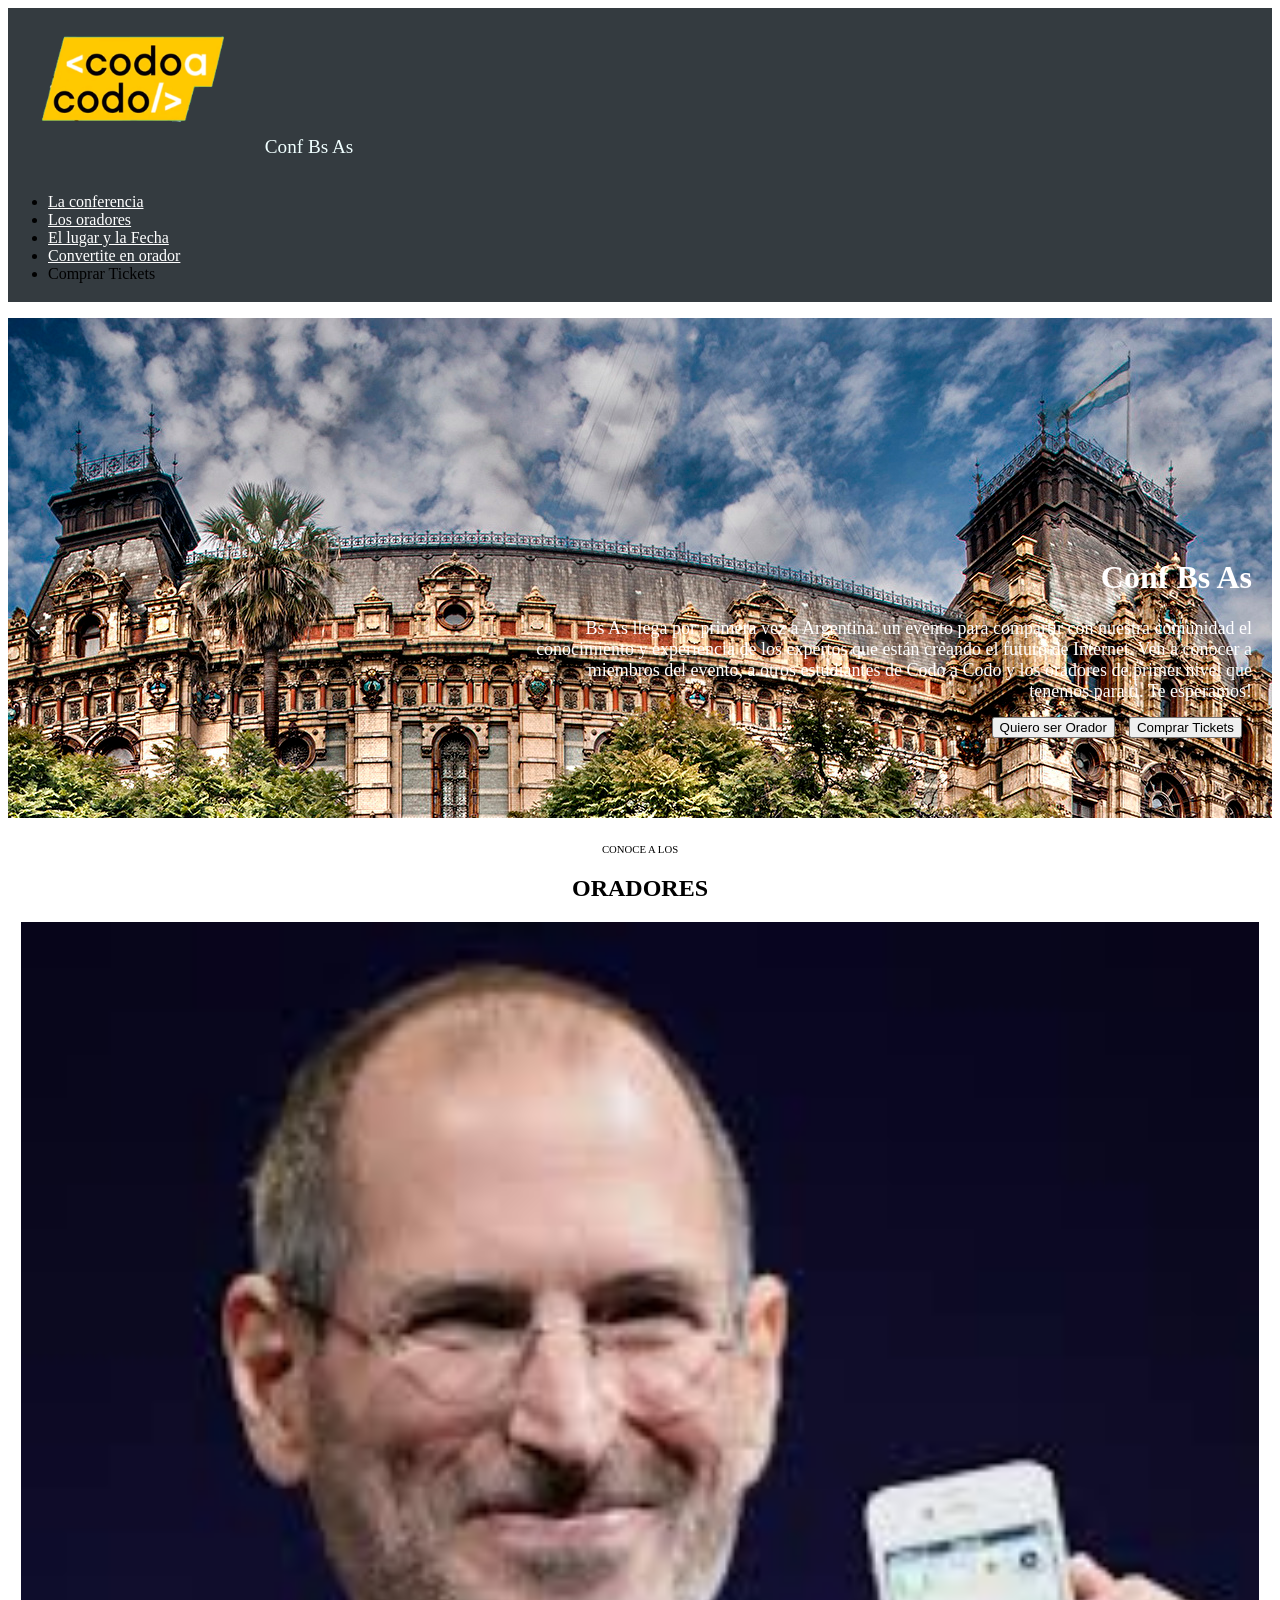
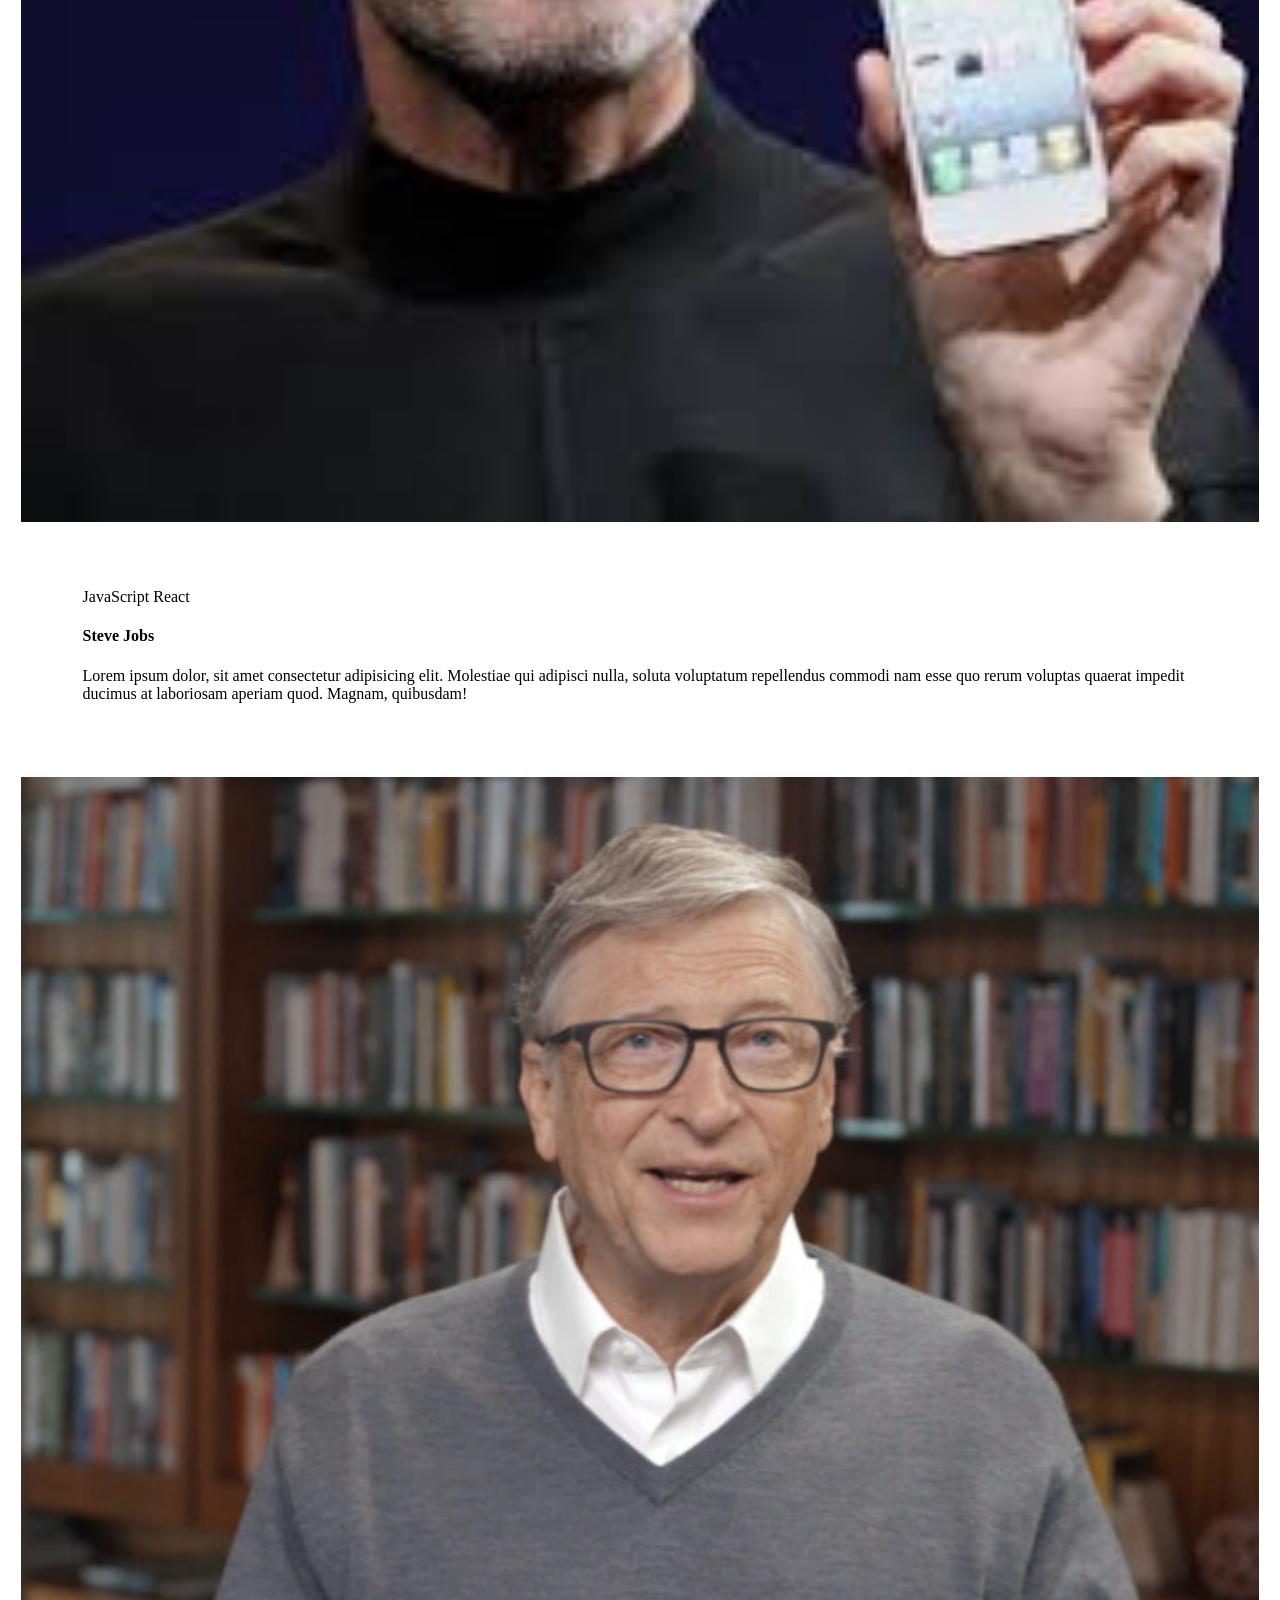
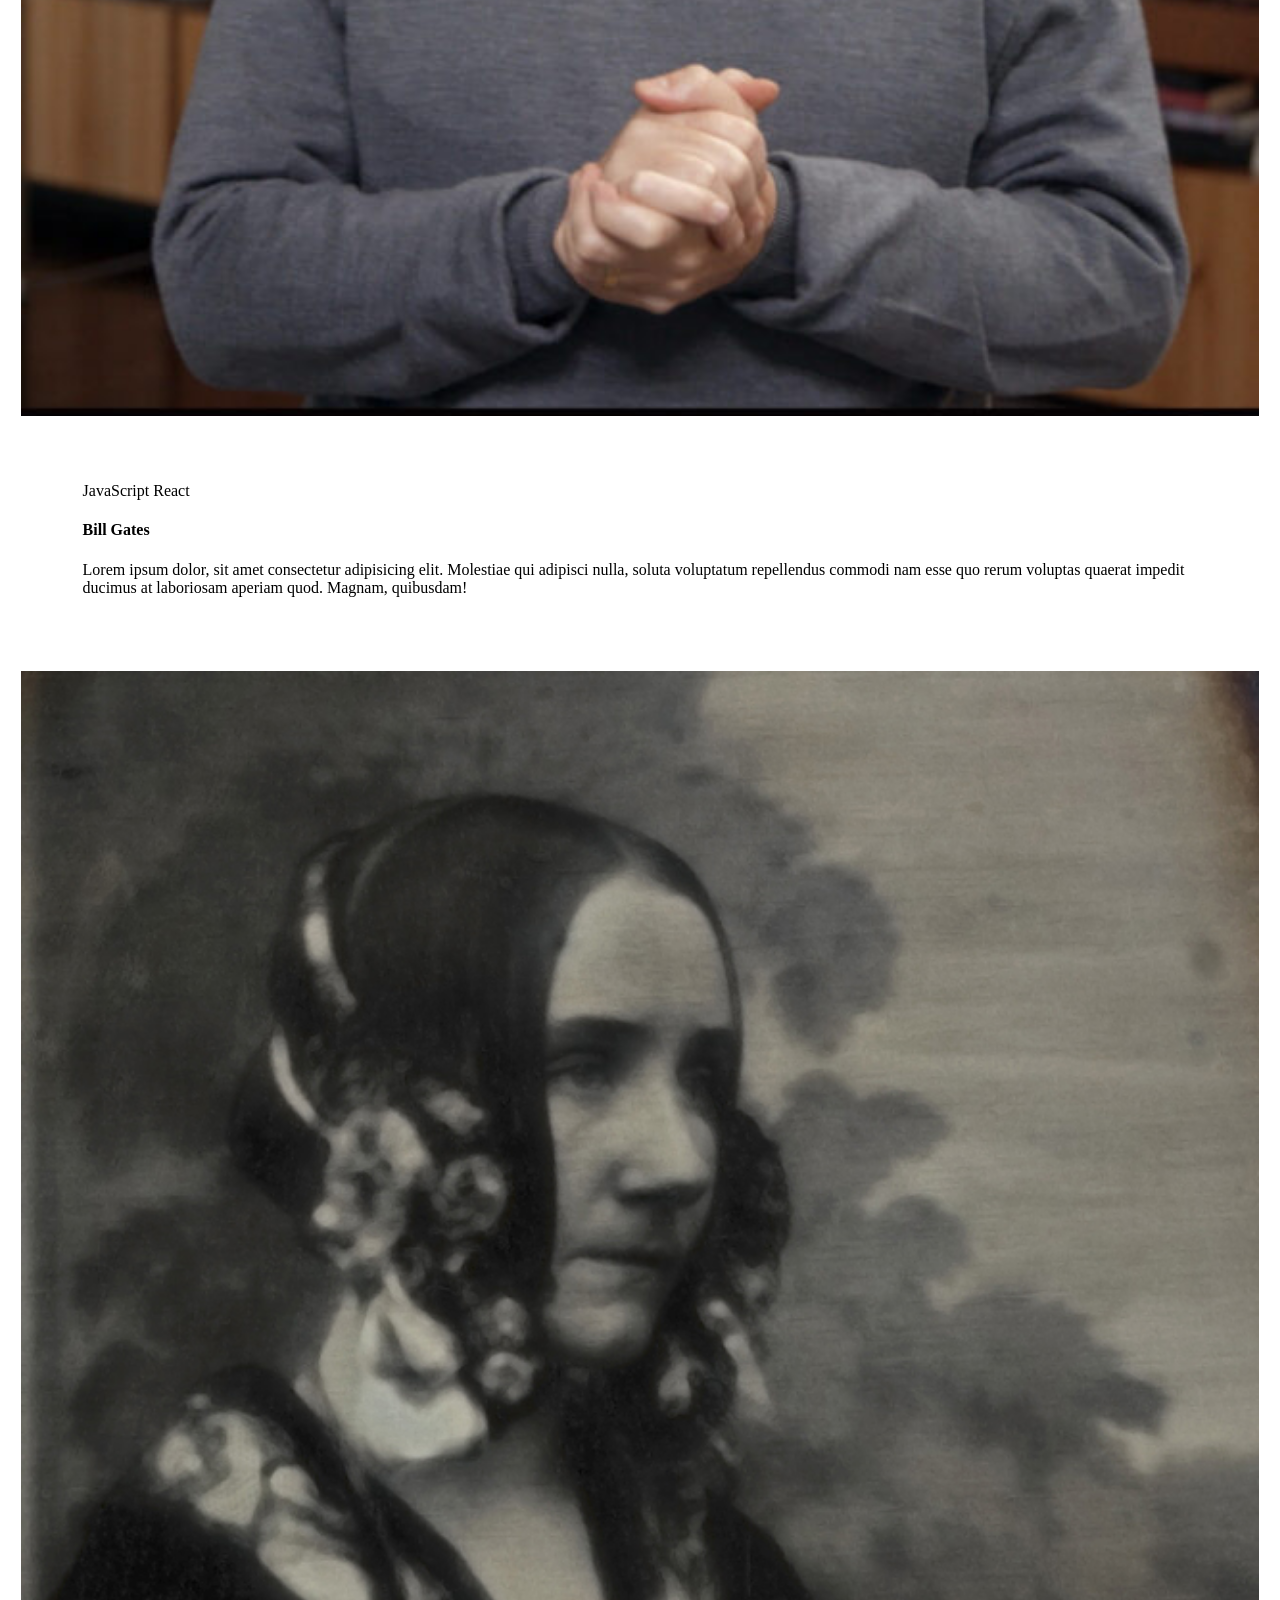
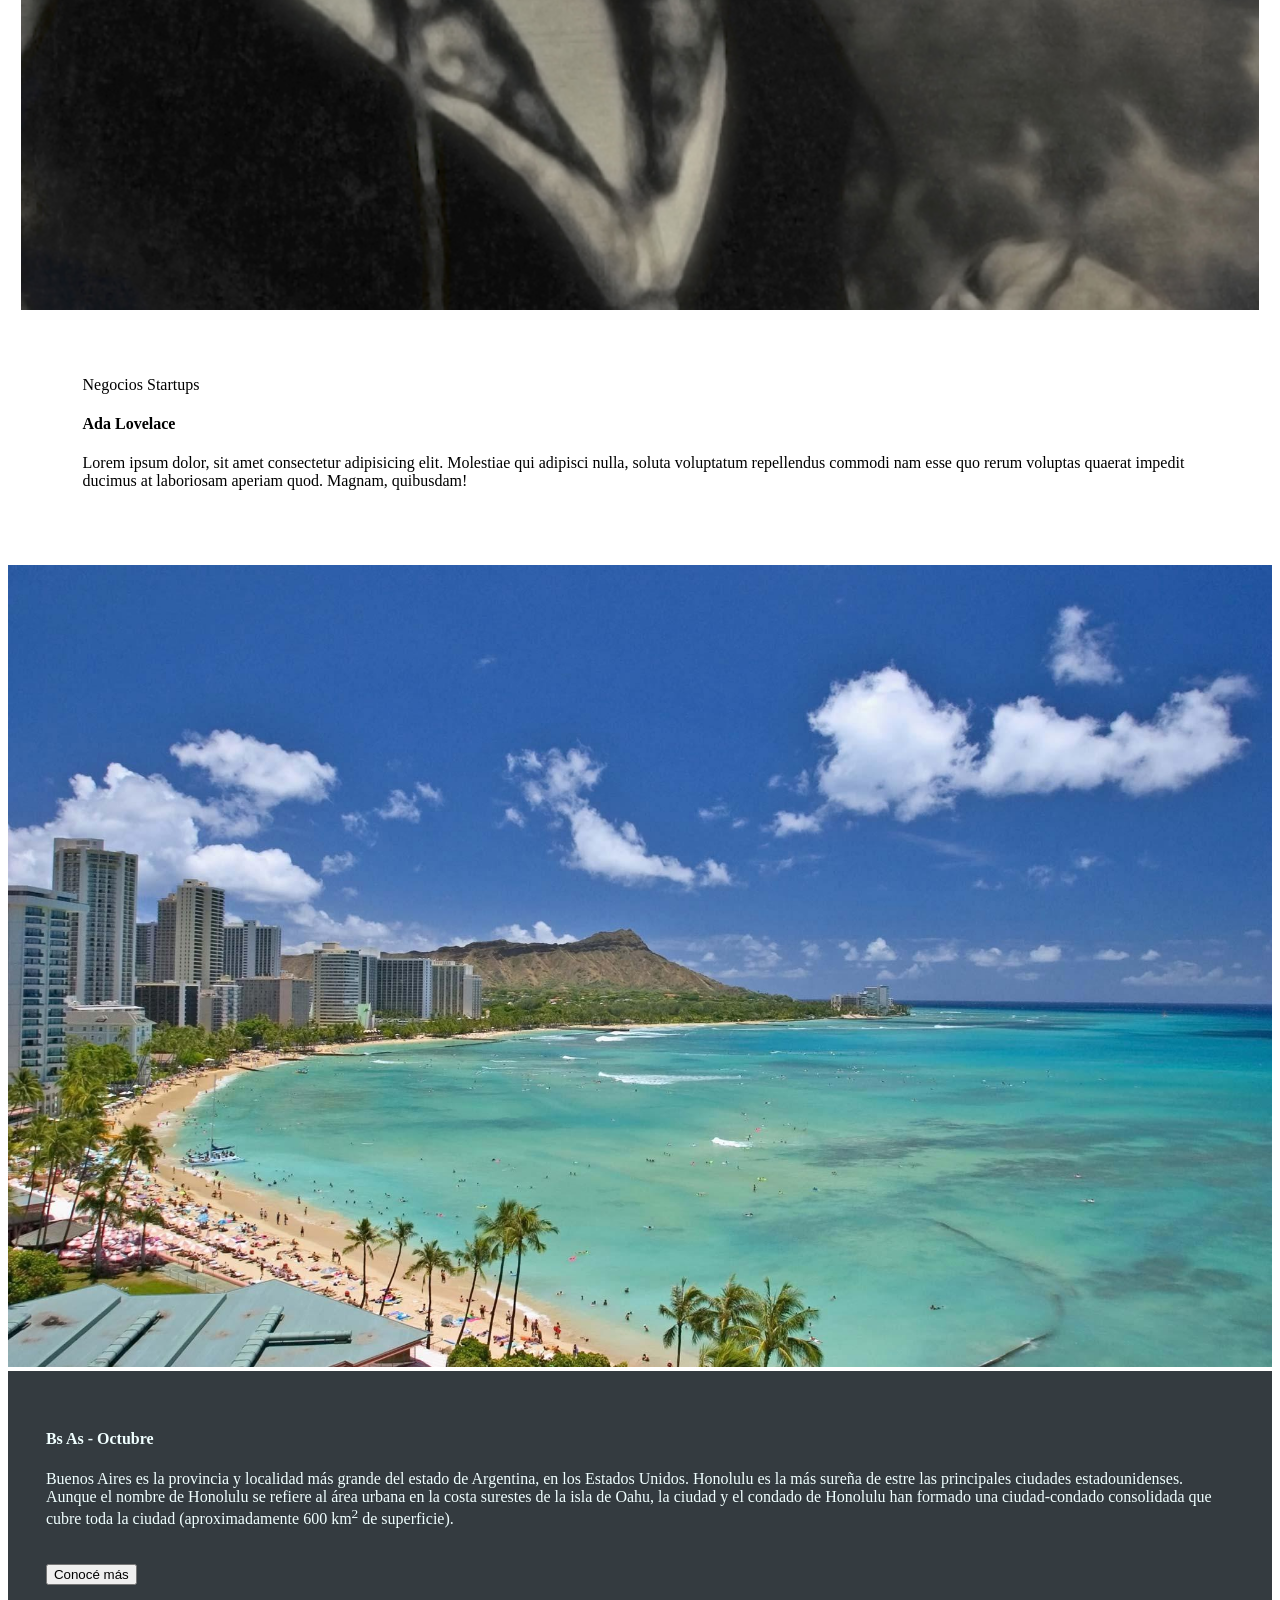
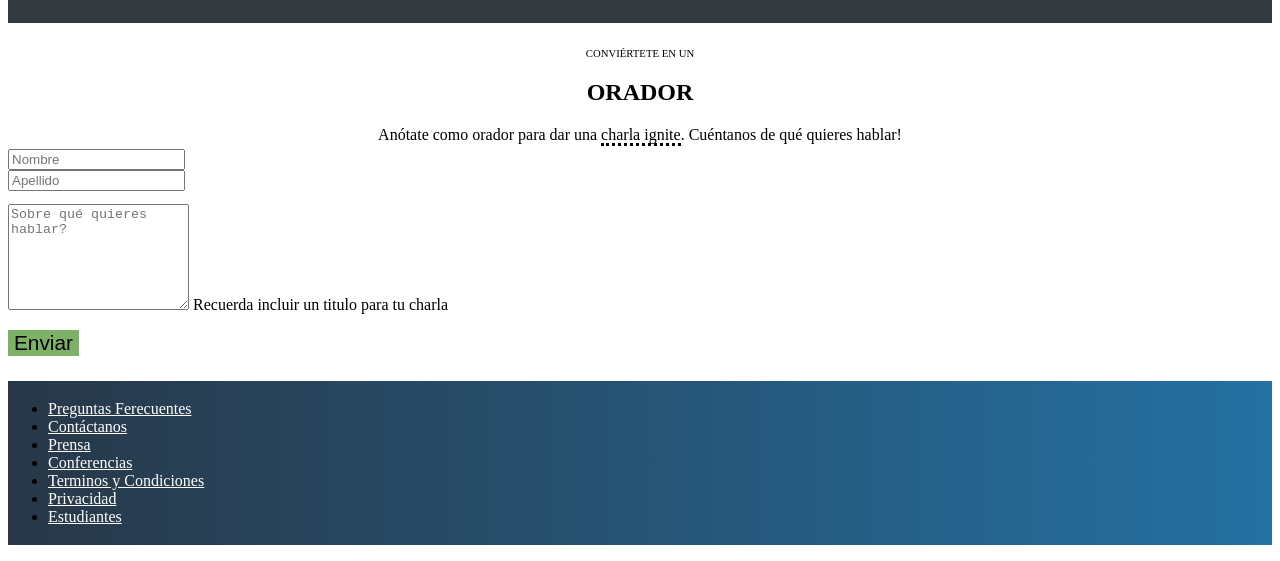
==== index.html @ b3f70d08 "initial commit" ====
<!DOCTYPE html>
<html lang="es">

<head>
  <meta charset="UTF-8">
  <meta name="viewport" content="width=device-width, initial-scale=1.0">
  <title>TP Integrador SCostilla</title>

  <!-- Bootstrap -->
  <link rel="stylesheet" href="./resources/css/bootstrap.min.css">

  <!-- CSS -->
  <link href="./resources/css/styles.css" rel="stylesheet">
</head>

<body>
  <div class="container-fluid">
    <header>
      <nav id="head">
        <div class="row">
          <div class="col-xl-4 offset-xl-1">
            <img src="./resources/images/codoacodo.png" alt="logoCodoaCodo" id="logoCodoacodo">
            <span id="conf">Conf Bs As</span>
          </div>
          <div class="col-xl-7">
            <ul class="nav">
              <li class="nav-item">
                <a class="nav-link active" aria-current="page" href="#conferencia">La conferencia</a>
              </li>
              <li class="nav-item">
                <a class="nav-link" href="#oradores">Los oradores</a>
              </li>
              <li class="nav-item">
                <a class="nav-link" href="#lugar">El lugar y la Fecha</a>
              </li>
              <li class="nav-item">
                <a class="nav-link" href="#serOrador">Convertite en orador</a>
              </li>
              <li class="nav-item">
                <a class="nav-link" disabled="true">Comprar Tickets</a>
              </li>
            </ul>
          </div>
        </div>
      </nav>
    </header>
    <main>
      <div class="row carousel" id="conferencia">
        <div class="col-md-6 title">
          <h1>Conf Bs As</h1>
          <p>Bs As llega por primera vez a Argentina. un evento para compartir con
            nuestra comunidad el conocimiento y experiencia de los expertos que
            están creando el futuro de Internet. Ven a conocer a miembros del
            evento, a otros estudiantes de Codo a Codo y los oradores de primer
            nivel que tenemos para ti. Te esperamos!</p>
          <button class="btn btn-outline-light">Quiero ser Orador</button>
          <button class="btn btn-success">Comprar Tickets</button>
        </div>
        <div id="carouselControls" class="carousel slide" data-bs-ride="carousel">
          <div class="carousel-inner">
            <div class="carousel-item active">
              <img src="./resources/images/ba1.jpg" class="d-block w-100" alt="...">
            </div>
            <div class="carousel-item">
              <img src="./resources/images/ba2.jpg" class="d-block w-100" alt="...">
            </div>
            <div class="carousel-item">
              <img src="./resources/images/ba3.jpg" class="d-block w-100" alt="...">
            </div>
          </div>
          <button class="carousel-control-prev" type="button" data-bs-target="#carouselControls" data-bs-slide="prev">
          </button>
          <button class="carousel-control-next" type="button" data-bs-target="#carouselControls" data-bs-slide="next">
          </button>
        </div>
      </div>

      <div id="oradores">
        <div class="oradoresTitle">
          <h6>CONOCE A LOS</h6>
          <h2>ORADORES</h2>
        </div>
      </div>

      <div id="cards">
        <div class="row justify-content-center">
          <div class="col-md-3 card">
            <img src="./resources/images/steve.jpg" class="oradorImg" alt="Steve Jobs">
            <div class="detail">
              <div>
                <span class="badge bg-warning text-dark">JavaScript</span>
                <span class="badge bg-info text-dark">React</span>
              </div>
              <h4>Steve Jobs</h4>
              Lorem ipsum dolor, sit amet consectetur adipisicing elit. Molestiae qui adipisci nulla, soluta voluptatum
              repellendus commodi nam esse quo rerum voluptas quaerat impedit ducimus at laboriosam aperiam quod.
              Magnam, quibusdam!
            </div>
          </div>
          <div class="col-md-3 card">
            <img src="./resources/images/bill.jpg" class="oradorImg" alt="bill gates">
            <div class="detail">
              <div>
                <span class="badge bg-warning text-dark">JavaScript</span>
                <span class="badge bg-info text-dark">React</span>
              </div>
              <h4>Bill Gates</h4>
              Lorem ipsum dolor, sit amet consectetur adipisicing elit. Molestiae qui adipisci nulla, soluta voluptatum
              repellendus commodi nam esse quo rerum voluptas quaerat impedit ducimus at laboriosam aperiam quod.
              Magnam, quibusdam!
            </div>
          </div>
          <div class="col-md-3 card">
            <img src="./resources/images/ada.jpeg" class="oradorImg" alt="Ada Lovelace">
            <div class="detail">
              <div>
                <span class="badge bg-secondary">Negocios</span>
                <span class="badge bg-danger">Startups</span>
              </div>
              <h4>Ada Lovelace</h4>
              Lorem ipsum dolor, sit amet consectetur adipisicing elit. Molestiae qui adipisci nulla, soluta voluptatum
              repellendus commodi nam esse quo rerum voluptas quaerat impedit ducimus at laboriosam aperiam quod.
              Magnam, quibusdam!
            </div>
          </div>
        </div>
      </div>

      <div id="lugar">
        <div class="row ">
          <div class="col-md-6">
            <img src="./resources/images/honolulu.jpg" class="oradorImg" alt="Ada Lovelace">
          </div>
          <div class="col-md-6 place">
            <div class="description">
              <h4>Bs As - Octubre</h4>
              Buenos Aires es la provincia y localidad más grande del estado de Argentina, en los Estados Unidos.
              Honolulu es la más sureña de estre las principales ciudades estadounidenses. Aunque el nombre de Honolulu
              se refiere al área urbana en la costa surestes de la isla de Oahu, la ciudad y el condado de Honolulu han
              formado una ciudad-condado consolidada que cubre toda la ciudad (aproximadamente 600 km<sup>2</sup> de
              superficie).
              <div class="moreButton">
                <button class="btn btn-outline-light">Conocé más</button>
              </div>
            </div>
          </div>
        </div>
      </div>

      <div id="serOrador">
        <div class="oradoresTitle">
          <h6>CONVIÉRTETE EN UN</h6>
          <h2>ORADOR</h2>
          Anótate como orador para dar una <span class="dotted">charla ignite</span>. Cuéntanos de qué quieres hablar!
        </div>

        <div class="row justify-content-center">
          <div class="col-md-3">
            <input type="text" class="form-control" id="firstName" placeholder="Nombre">
          </div>
          <div class="col-md-3">
            <input type="text" class="form-control" id="lastName" placeholder="Apellido">
          </div>

          <div class="row justify-content-center textArea">
            <div class="col-md-6">
              <textarea class="form-control" placeholder="Sobre qué quieres hablar?" id="textArea"
                style="height: 100px"></textarea>
              <label for="textArea">
                Recuerda incluir un titulo para tu charla
                <p></p>
              </label>
            </div>
          </div>
          <div class="col-md-6">
            <div class="d-grid gap-2">
              <button class="btn btn-success sendButton" type="button">Enviar</button>
            </div>
          </div>
        </div>
      </div>
    </main>
    <footer>
      <nav id="footer">
        <div class="row justify-content-center">
          <div class="col-md-8">
            <ul class="nav d-flex">
              <li class="nav-item">
                <a class="nav-link" href="#">Preguntas Ferecuentes</a>
              </li>
              <li class="nav-item">
                <a class="nav-link" href="#">Contáctanos</a>
              </li>
              <li class="nav-item">
                <a class="nav-link" href="#">Prensa</a>
              </li>
              <li class="nav-item">
                <a class="nav-link" href="#">Conferencias</a>
              </li>
              <li class="nav-item">
                <a class="nav-link" href="#">Terminos y Condiciones</a>
              </li>
              <li class="nav-item">
                <a class="nav-link" href="#">Privacidad</a>
              </li>
              <li class="nav-item">
                <a class="nav-link" href="#">Estudiantes</a>
              </li>
            </ul>
          </div>
        </div>

      </nav>
    </footer>
  </div>
</body>

</html>
---- resources/css/styles.css ----
#head {
  background-color: #343b40;
}

.nav {
  padding-top: 1.5%;
  padding-bottom: 1.5%;
}

#logoCodoacodo {
  width: 20%;
}
#conf {
  color: azure;
  font-size: 120%;
}

.nav-link:link {
  color: #ffffff;
}

.nav-link:visited {
  color: #d66c6c;
}

.nav-link:hover {
  color: rgb(123, 126, 151);
}

.nav-link:active {
  color: rgb(14, 77, 45);
}

.carousel {
  max-height: 500px;
  overflow: hidden;
}

.carousel img {
  height: 100%;
  width: auto;
  object-fit: cover;
}

.row.carousel {
  position: relative;
}

.title {
  position: absolute;
  top: 40%;
  left: 40%;
  height: 100%;
  padding: 20px;
  color: white;
  z-index: 1;
  text-align: right;
}

.title p {
  font-size: 18px;
  margin-bottom: 15px;
}

.title button {
  margin-right: 10px;
}

.oradoresTitle {
  text-align: center;
  margin-top: 20px;
  margin-bottom: 5px;
}

.oradoresTitle h6 {
  display: block;
  margin-bottom: 1px;
  font-weight: 400;
}

.oradoresTitle h2 {
  display: block;
}

#carouselControls {
  position: relative;
  z-index: 0;
}

.card {
  margin: 1%;
  border-radius: 0;
  padding: 0%;
}

.oradorImg {
  width: 100%;
  height: 100%;
}

.detail {
  padding: 5%;
}

.place {
  background-color: #343b40;
  color: azure;
  padding: 1%;
}
.description {
  padding: 3%;
}

.moreButton {
  padding-top: 3%;
  padding-left: 0%;
}

#lugar .col-md-6 {
  padding: 0;
}

.dotted {
  border-bottom: 3px dotted #000;
}

.textArea {
  margin-top: 1%;
  margin-left: 0%;
  margin-right: 0%;
}

.sendButton {
  background-color: #7db167;
  border: 0;
  height: 130%;
  font-size: 130%;
}

#serOrador {
  margin-bottom: 2%;
}

#footer {
  background: linear-gradient(90deg, #283747, #2471a3);
  margin-bottom: 1%;
}

#footer .nav-link {
  color: #fff;
  transition: color 0.3s;
}
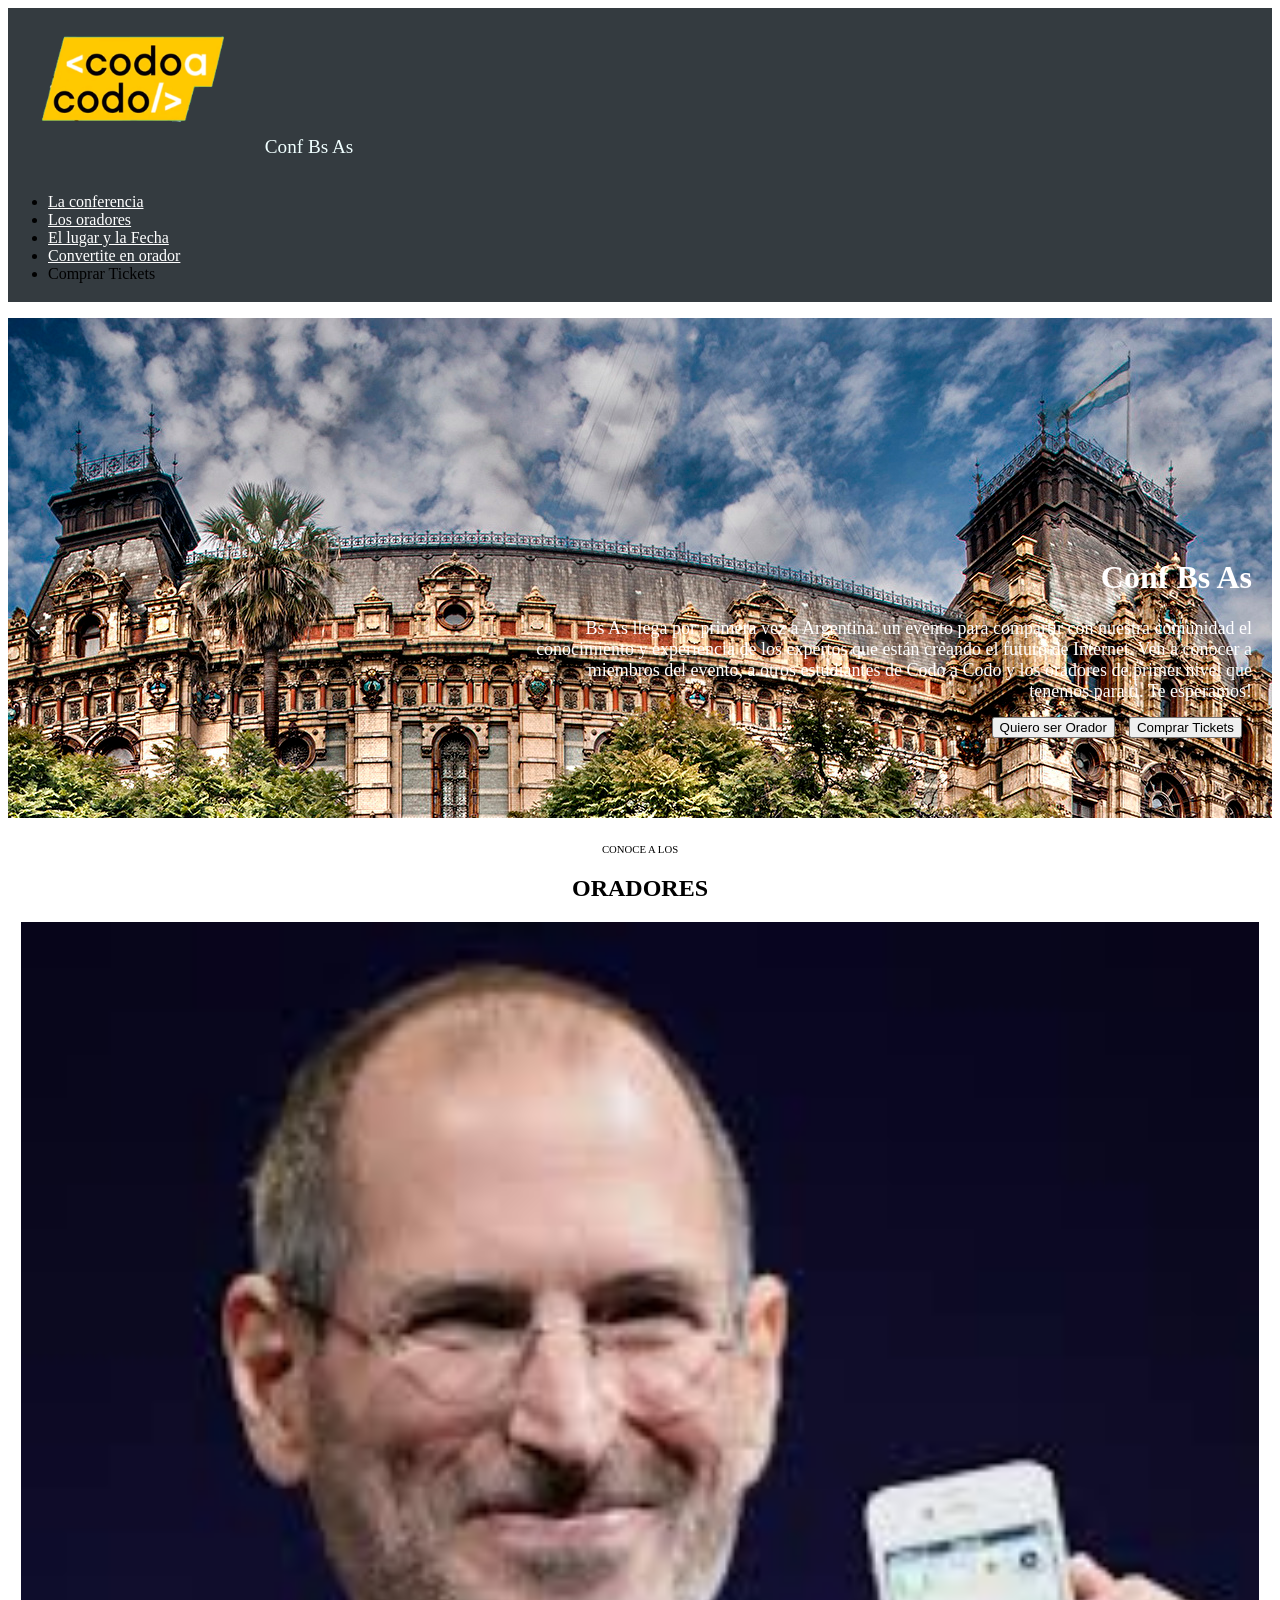
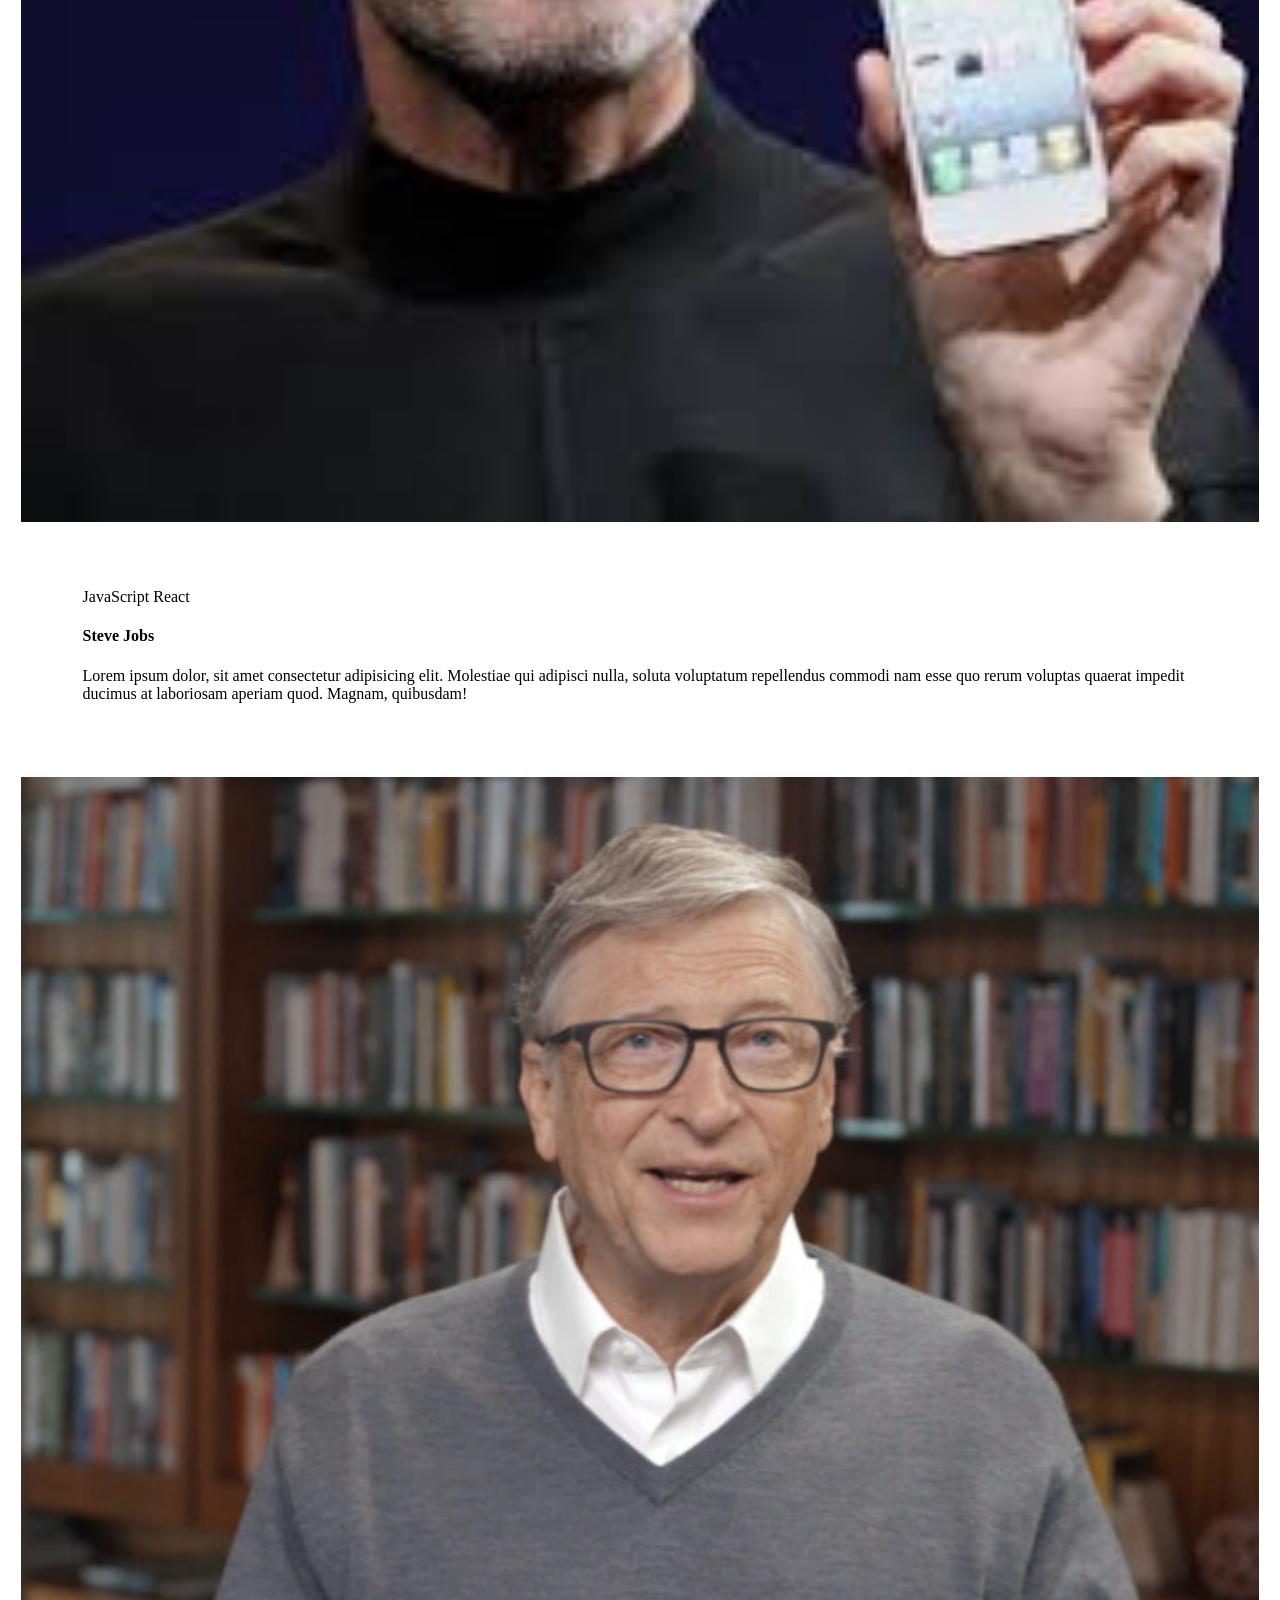
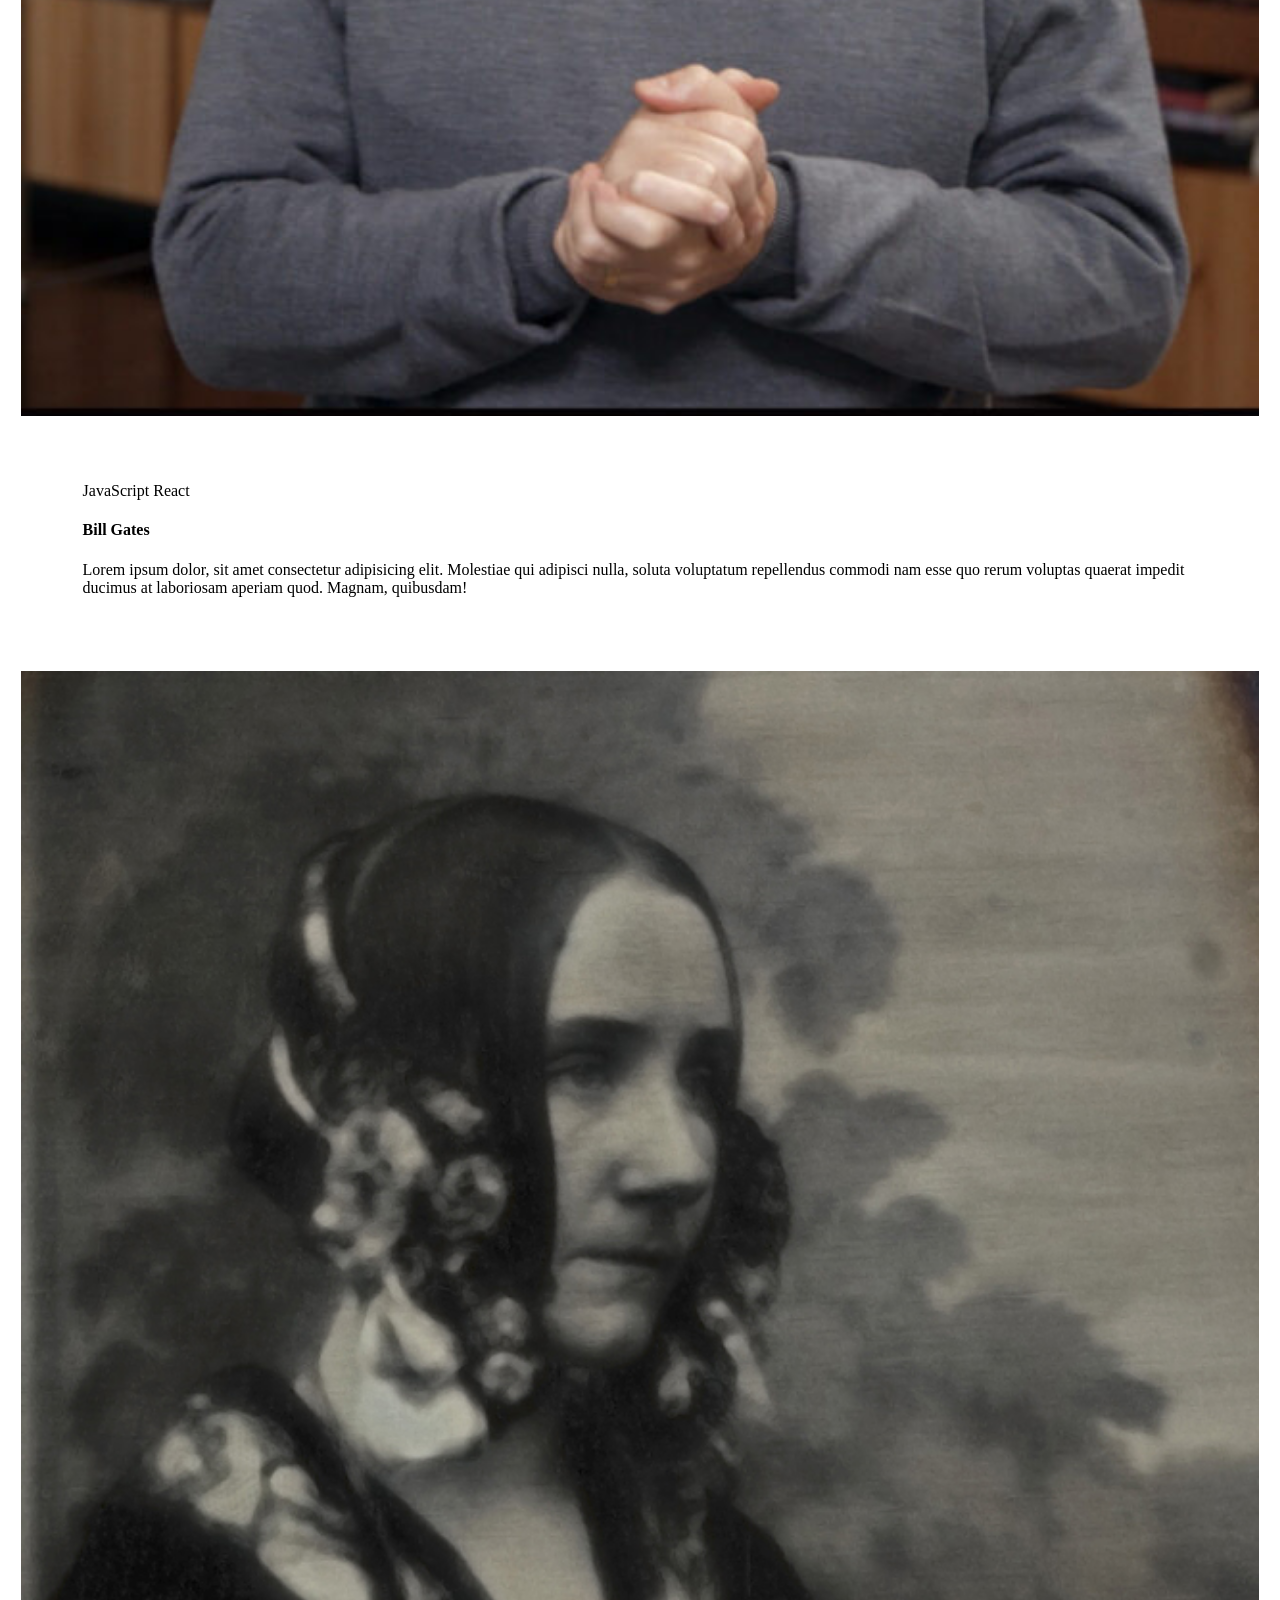
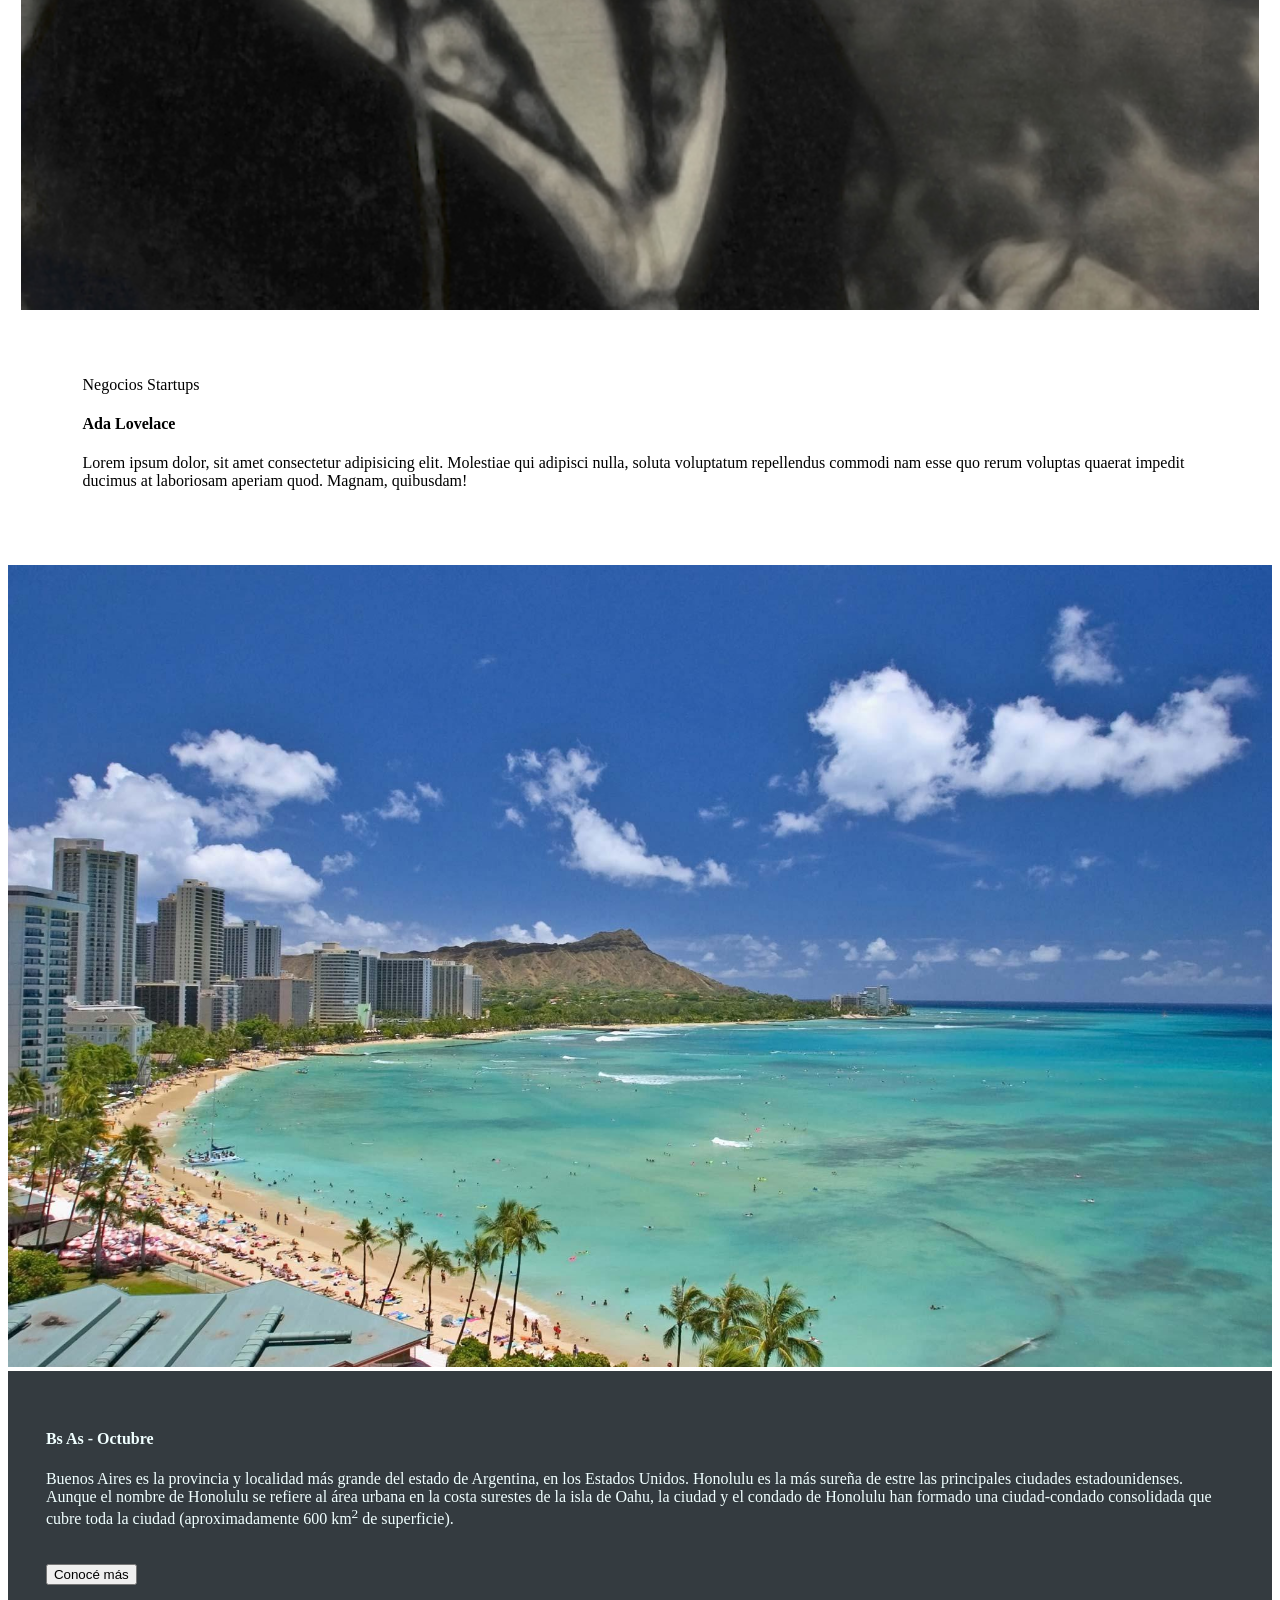
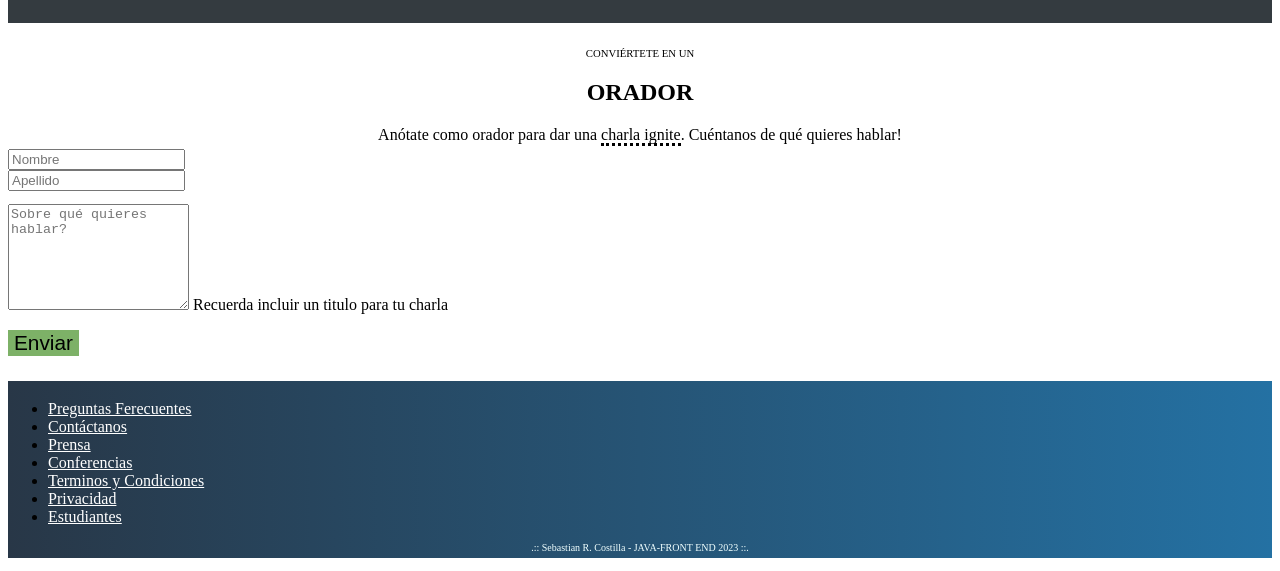
==== commit 4f4d8a70: "footer" ====
--- a/index.html
+++ b/index.html
@@ -209,10 +209,9 @@
             </ul>
           </div>
         </div>
-
+      <div class="copyright">.:: Sebastian R. Costilla - JAVA-FRONT END 2023 ::.</div>
       </nav>
     </footer>
   </div>
 </body>
-
 </html>
--- a/resources/css/styles.css
+++ b/resources/css/styles.css
@@ -150,3 +150,16 @@
   color: #fff;
   transition: color 0.3s;
 }
+
+#footer ul {
+  margin-top: 8px;
+  padding-bottom: 0px;
+
+}
+
+.copyright{
+  text-align: center;
+  font-size: x-small;
+  color: azure;
+  padding-bottom: 5px;
+}
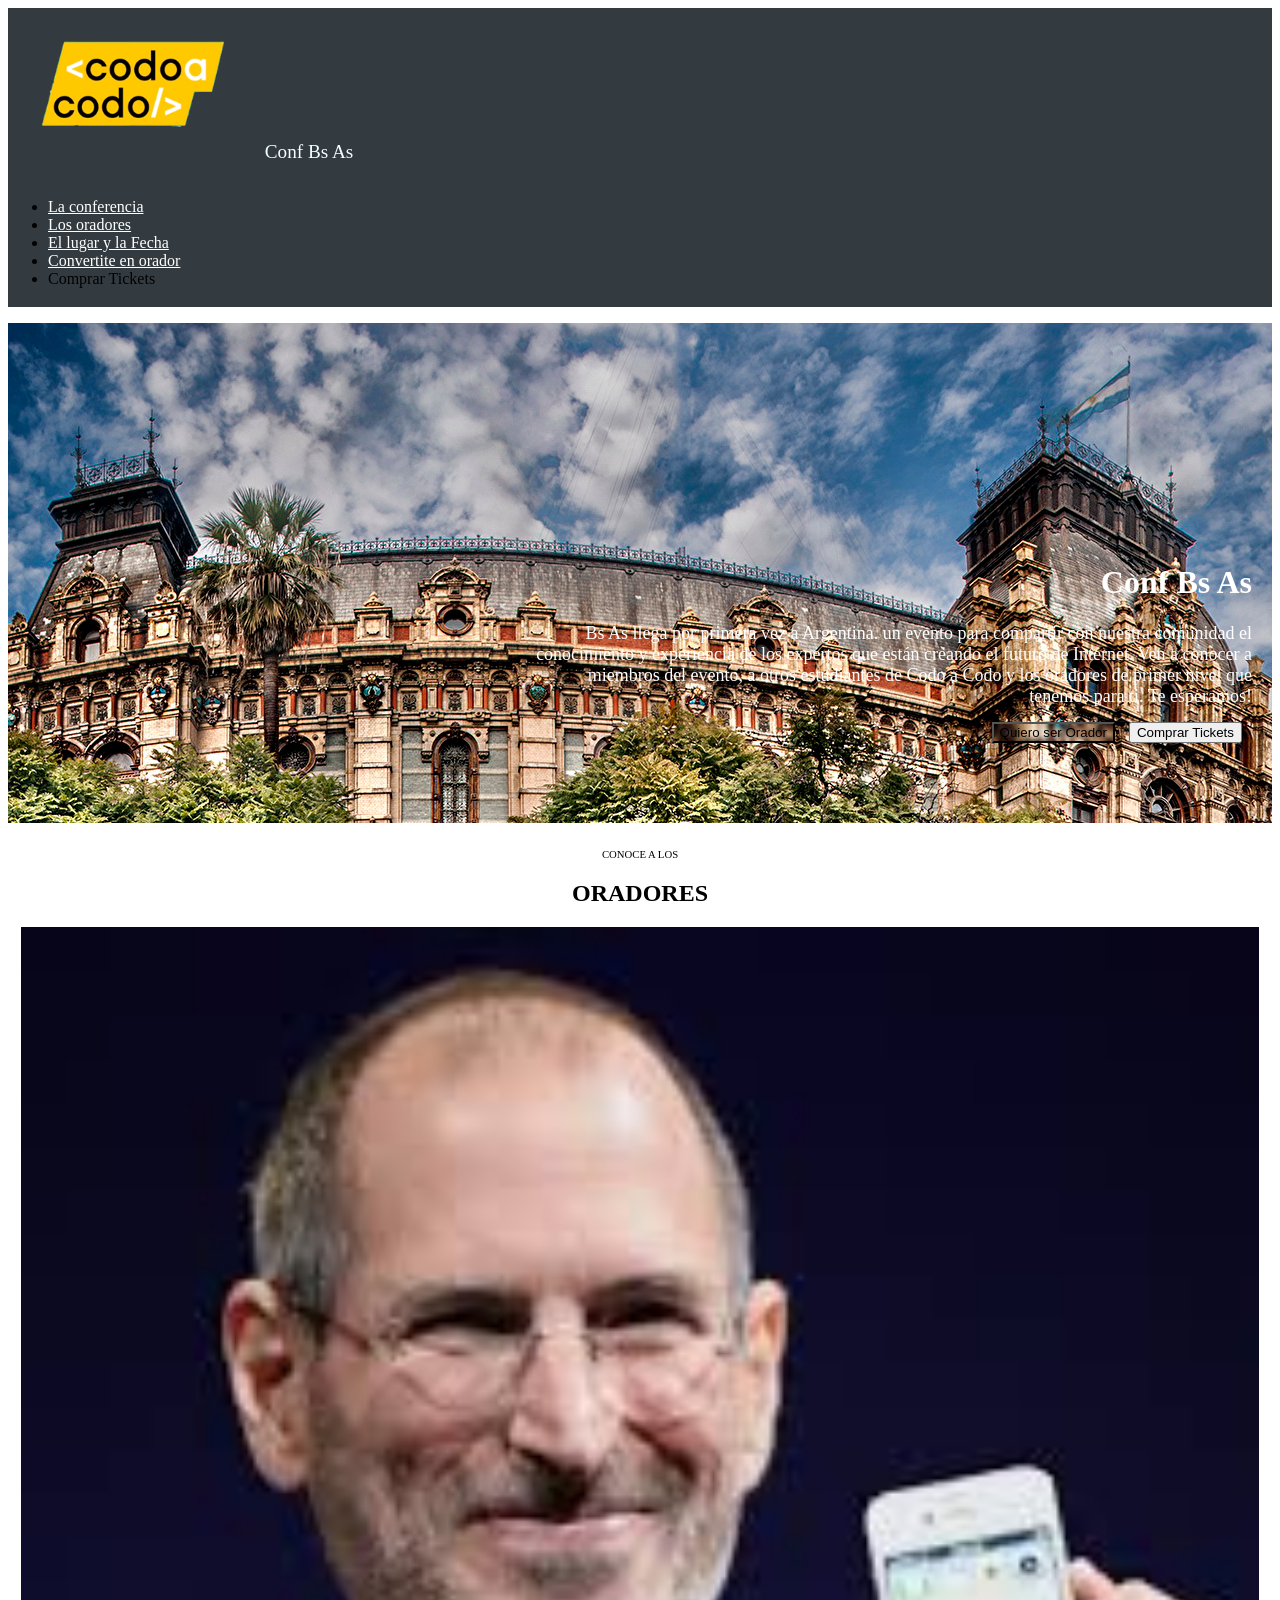
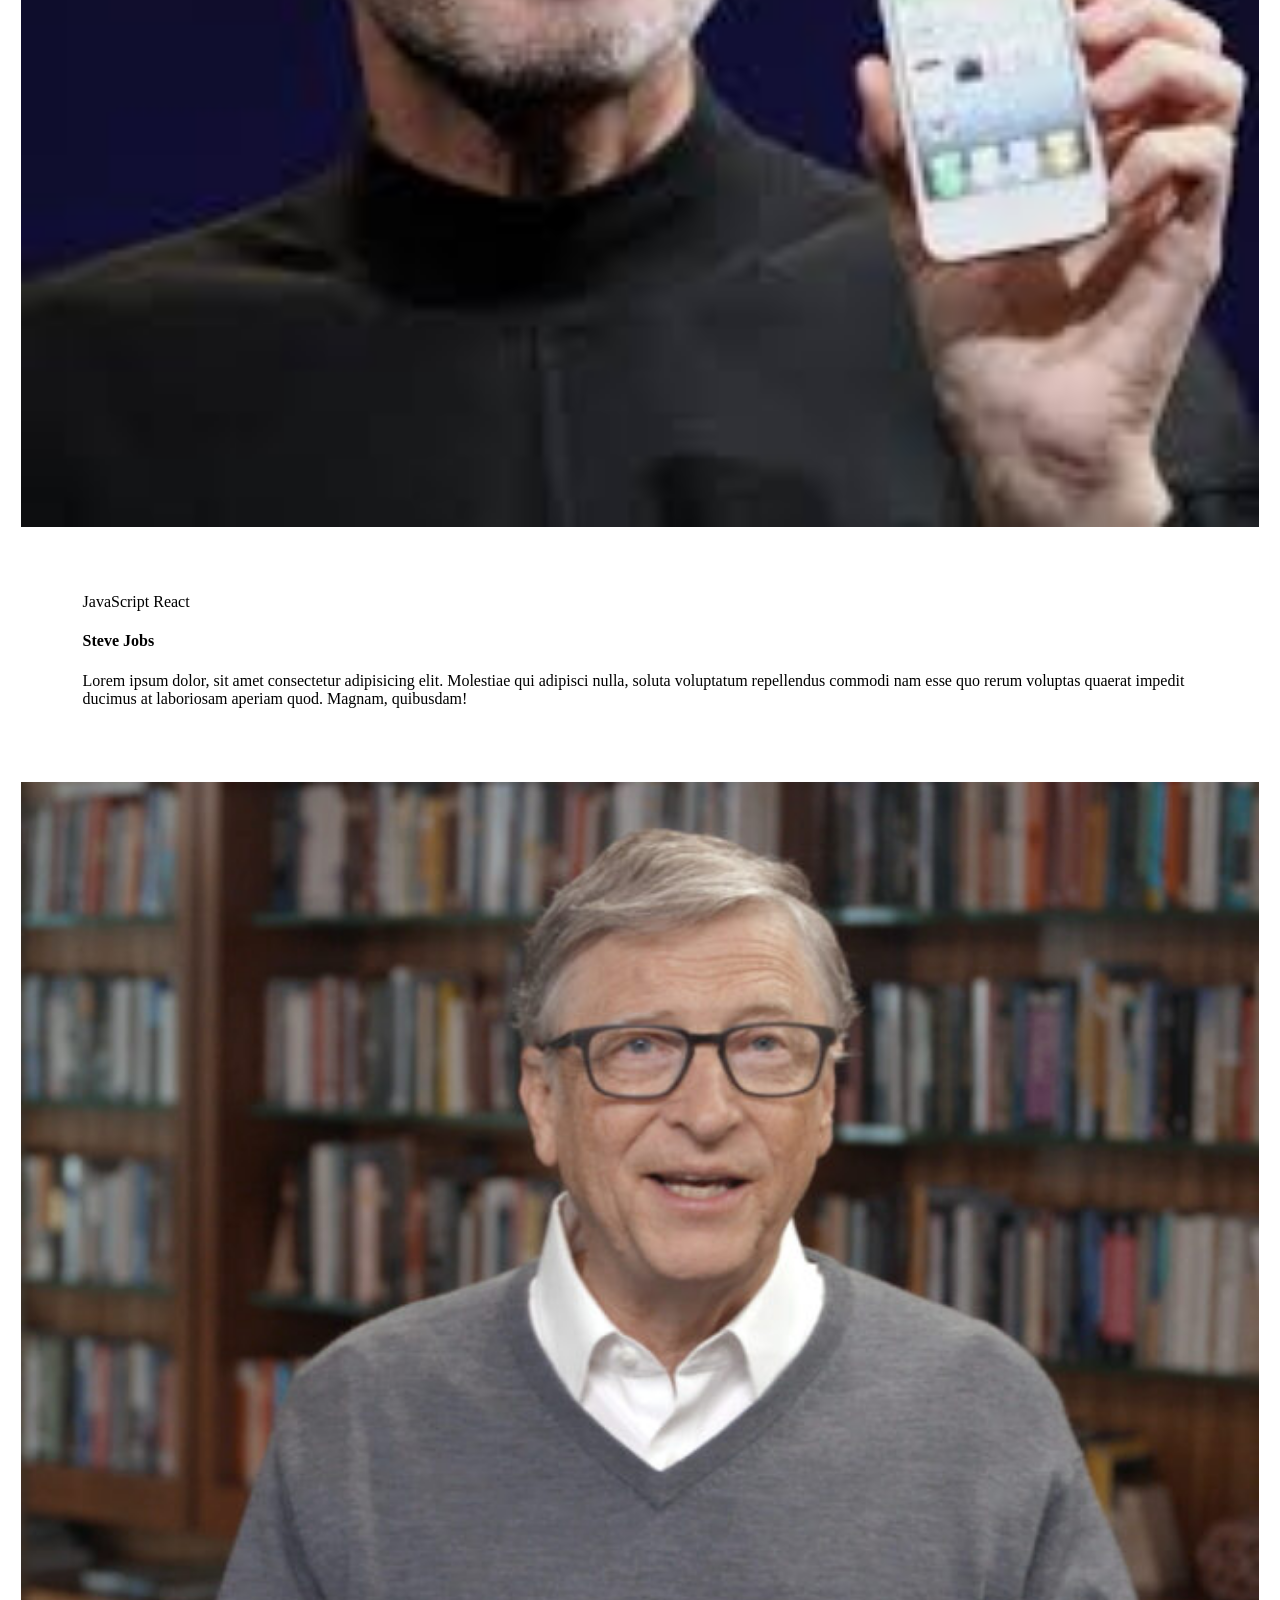
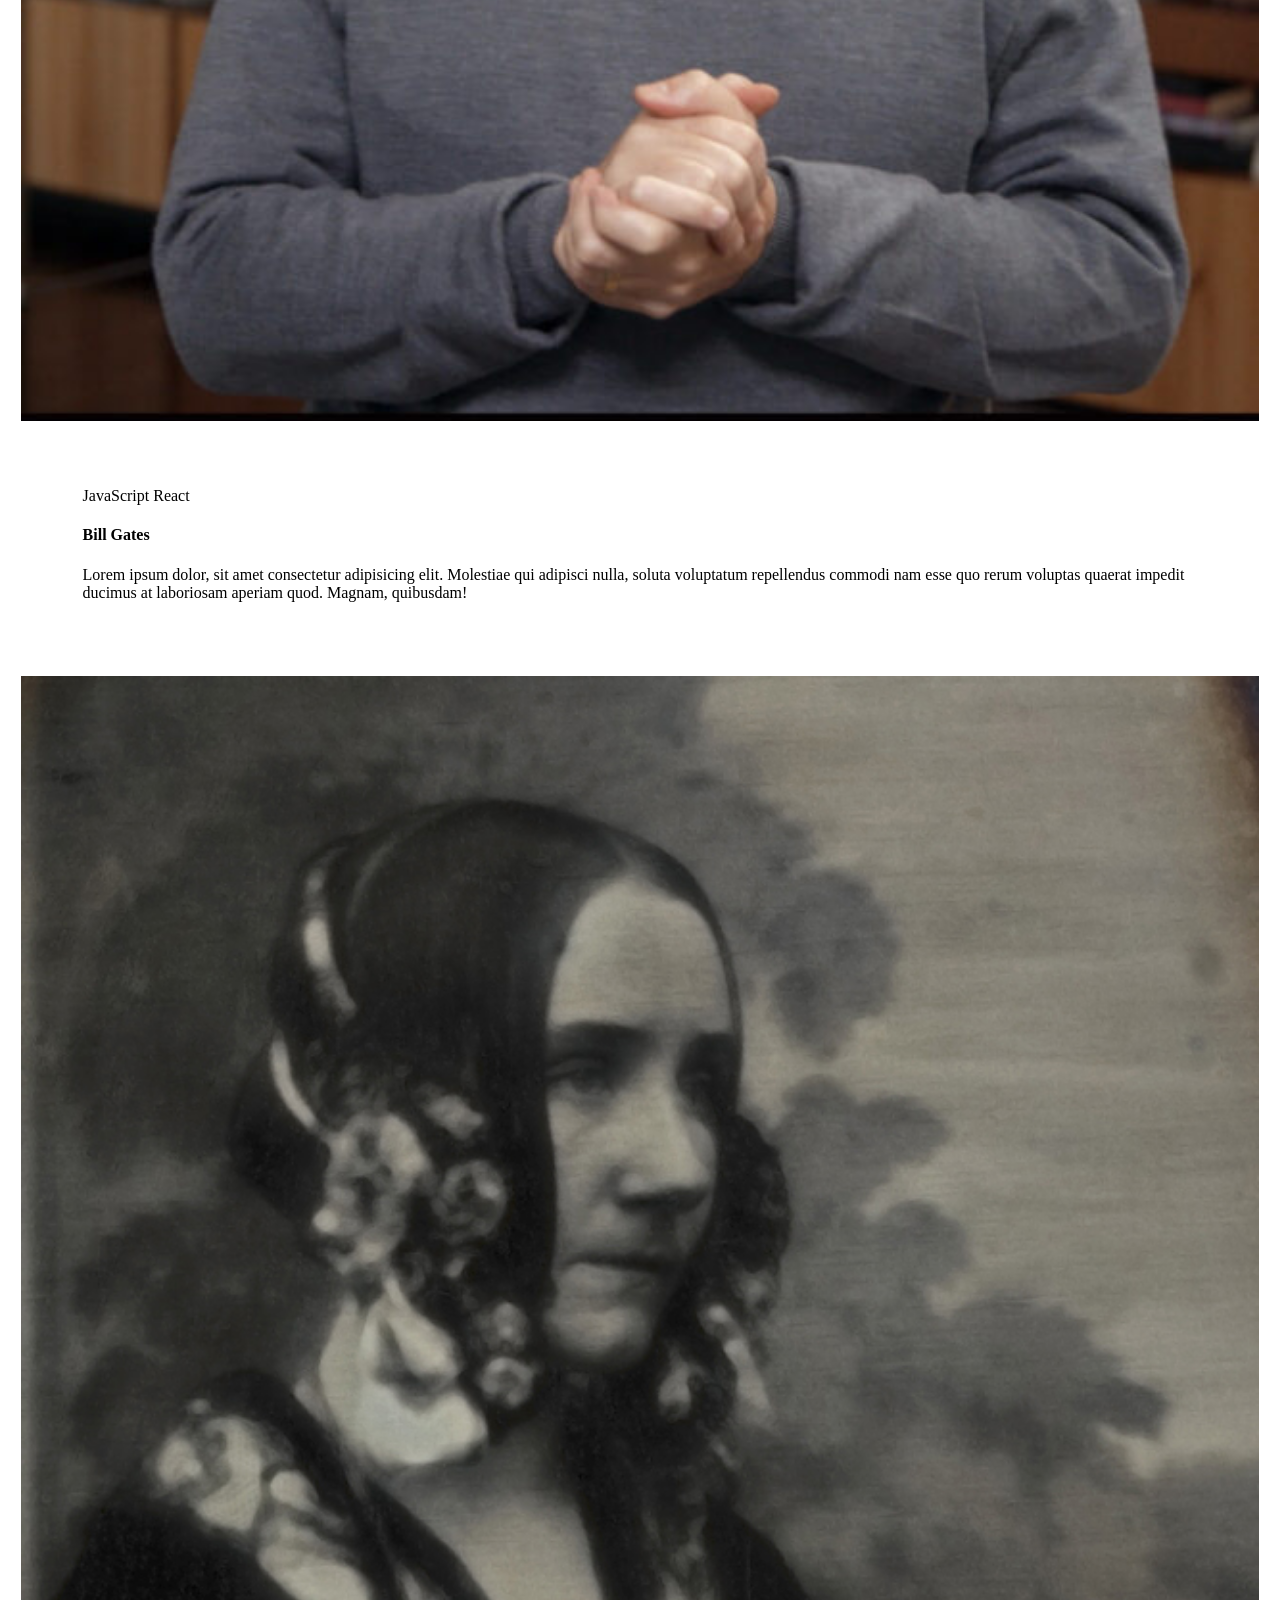
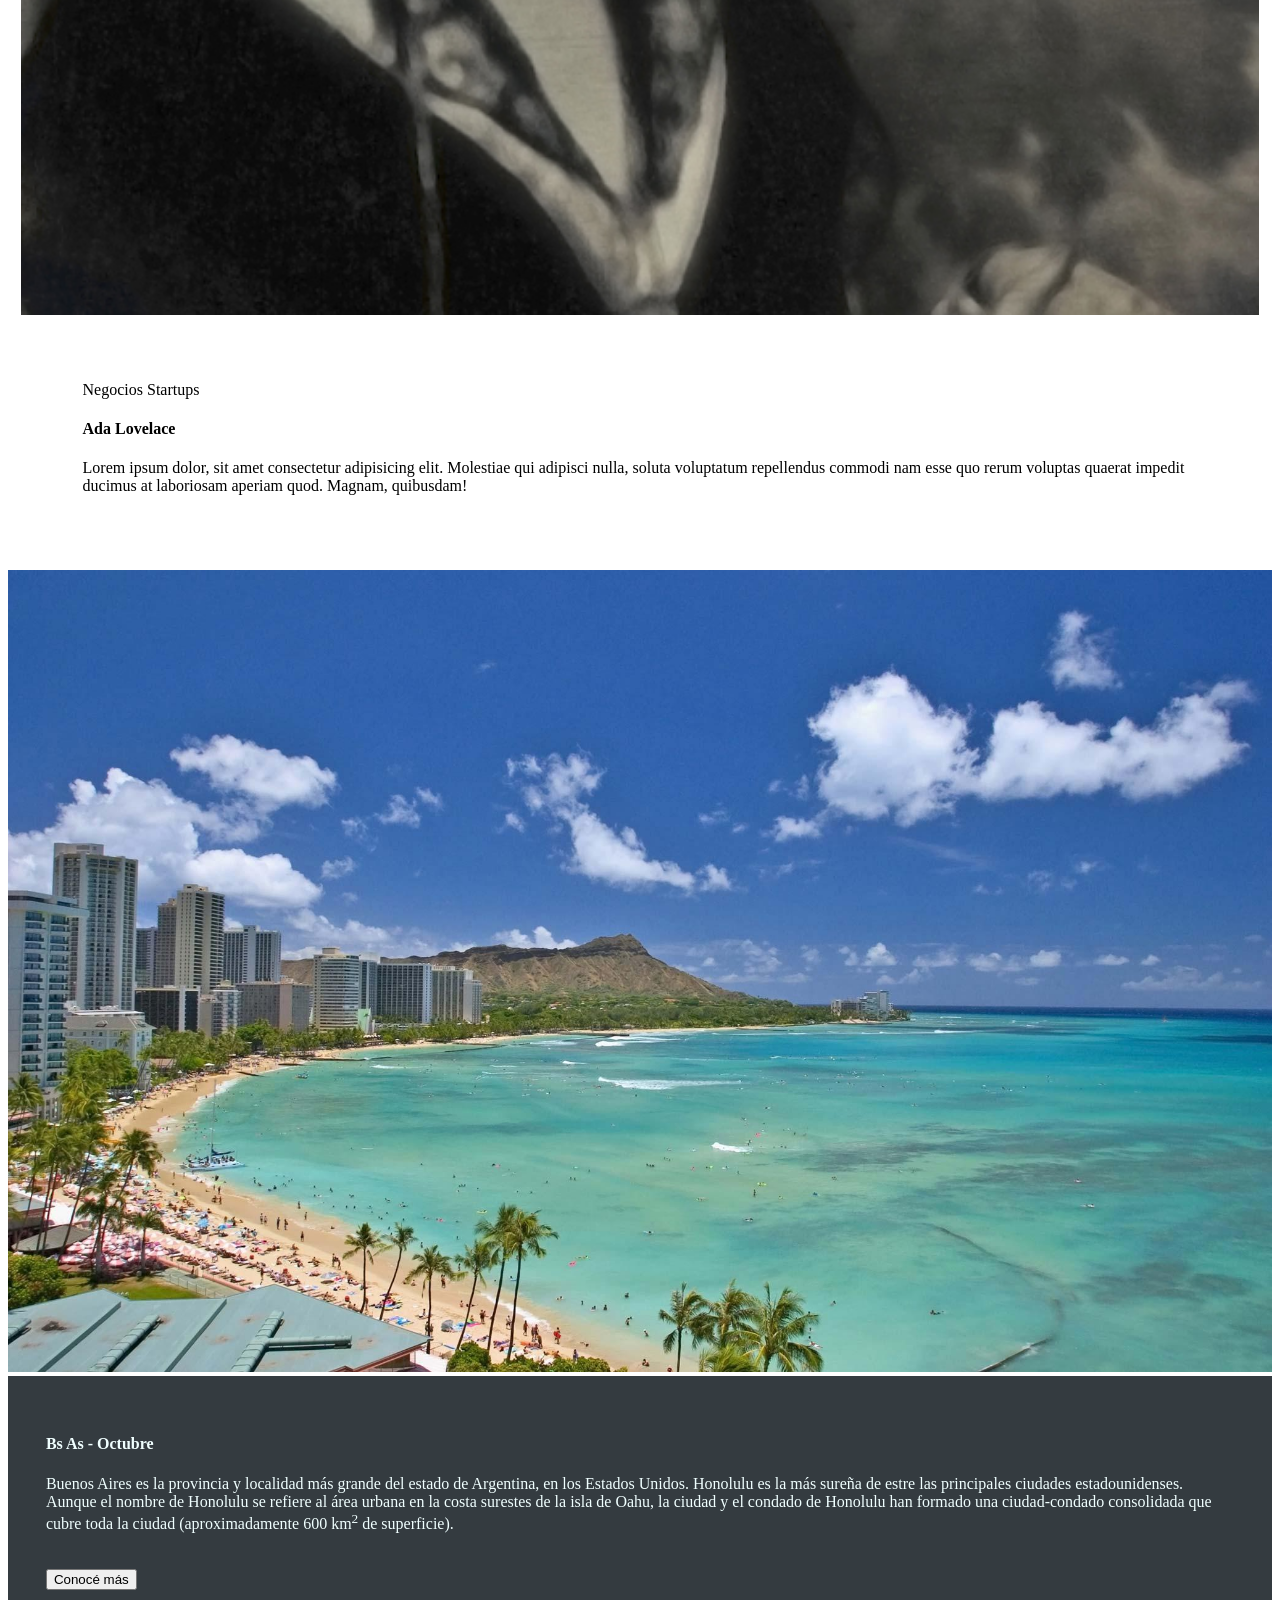
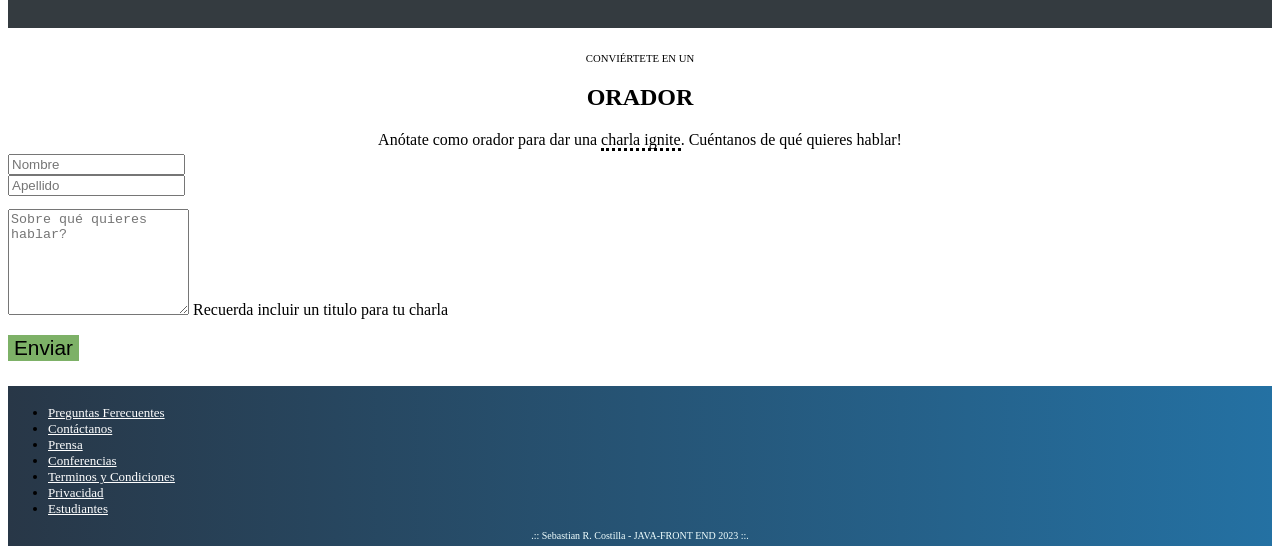
==== commit 56537f1f: "btnBlur" ====
--- a/index.html
+++ b/index.html
@@ -53,7 +53,7 @@
             están creando el futuro de Internet. Ven a conocer a miembros del
             evento, a otros estudiantes de Codo a Codo y los oradores de primer
             nivel que tenemos para ti. Te esperamos!</p>
-          <button class="btn btn-outline-light">Quiero ser Orador</button>
+          <button class="btn btn-outline-light btnBlur">Quiero ser Orador</button>
           <button class="btn btn-success">Comprar Tickets</button>
         </div>
         <div id="carouselControls" class="carousel slide" data-bs-ride="carousel">
--- a/resources/css/styles.css
+++ b/resources/css/styles.css
@@ -9,10 +9,16 @@
 
 #logoCodoacodo {
   width: 20%;
+  margin-top: 5px;
 }
 #conf {
   color: azure;
   font-size: 120%;
+}
+
+.btnBlur{
+  background-color: transparent;
+  backdrop-filter: blur(2px); 
 }
 
 .nav-link:link {
@@ -154,6 +160,7 @@
 #footer ul {
   margin-top: 8px;
   padding-bottom: 0px;
+  font-size: small;
 
 }
 
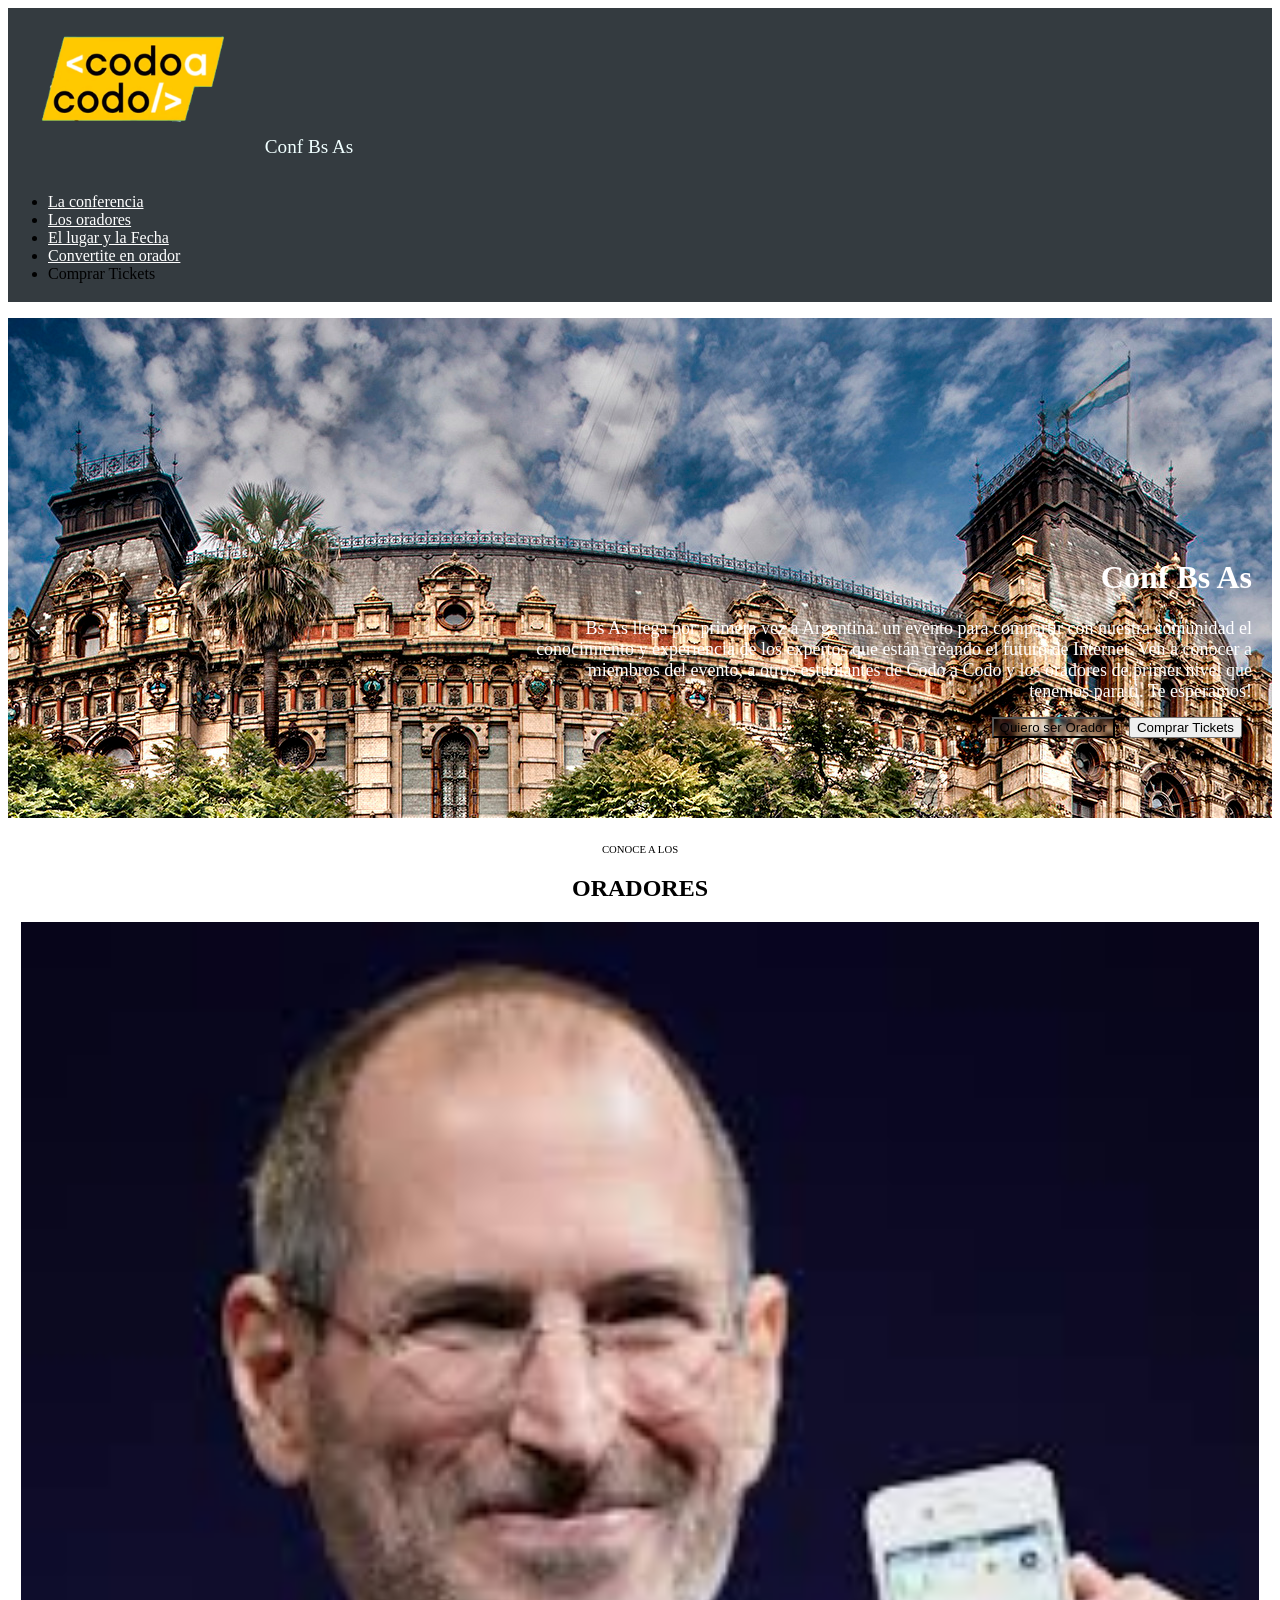
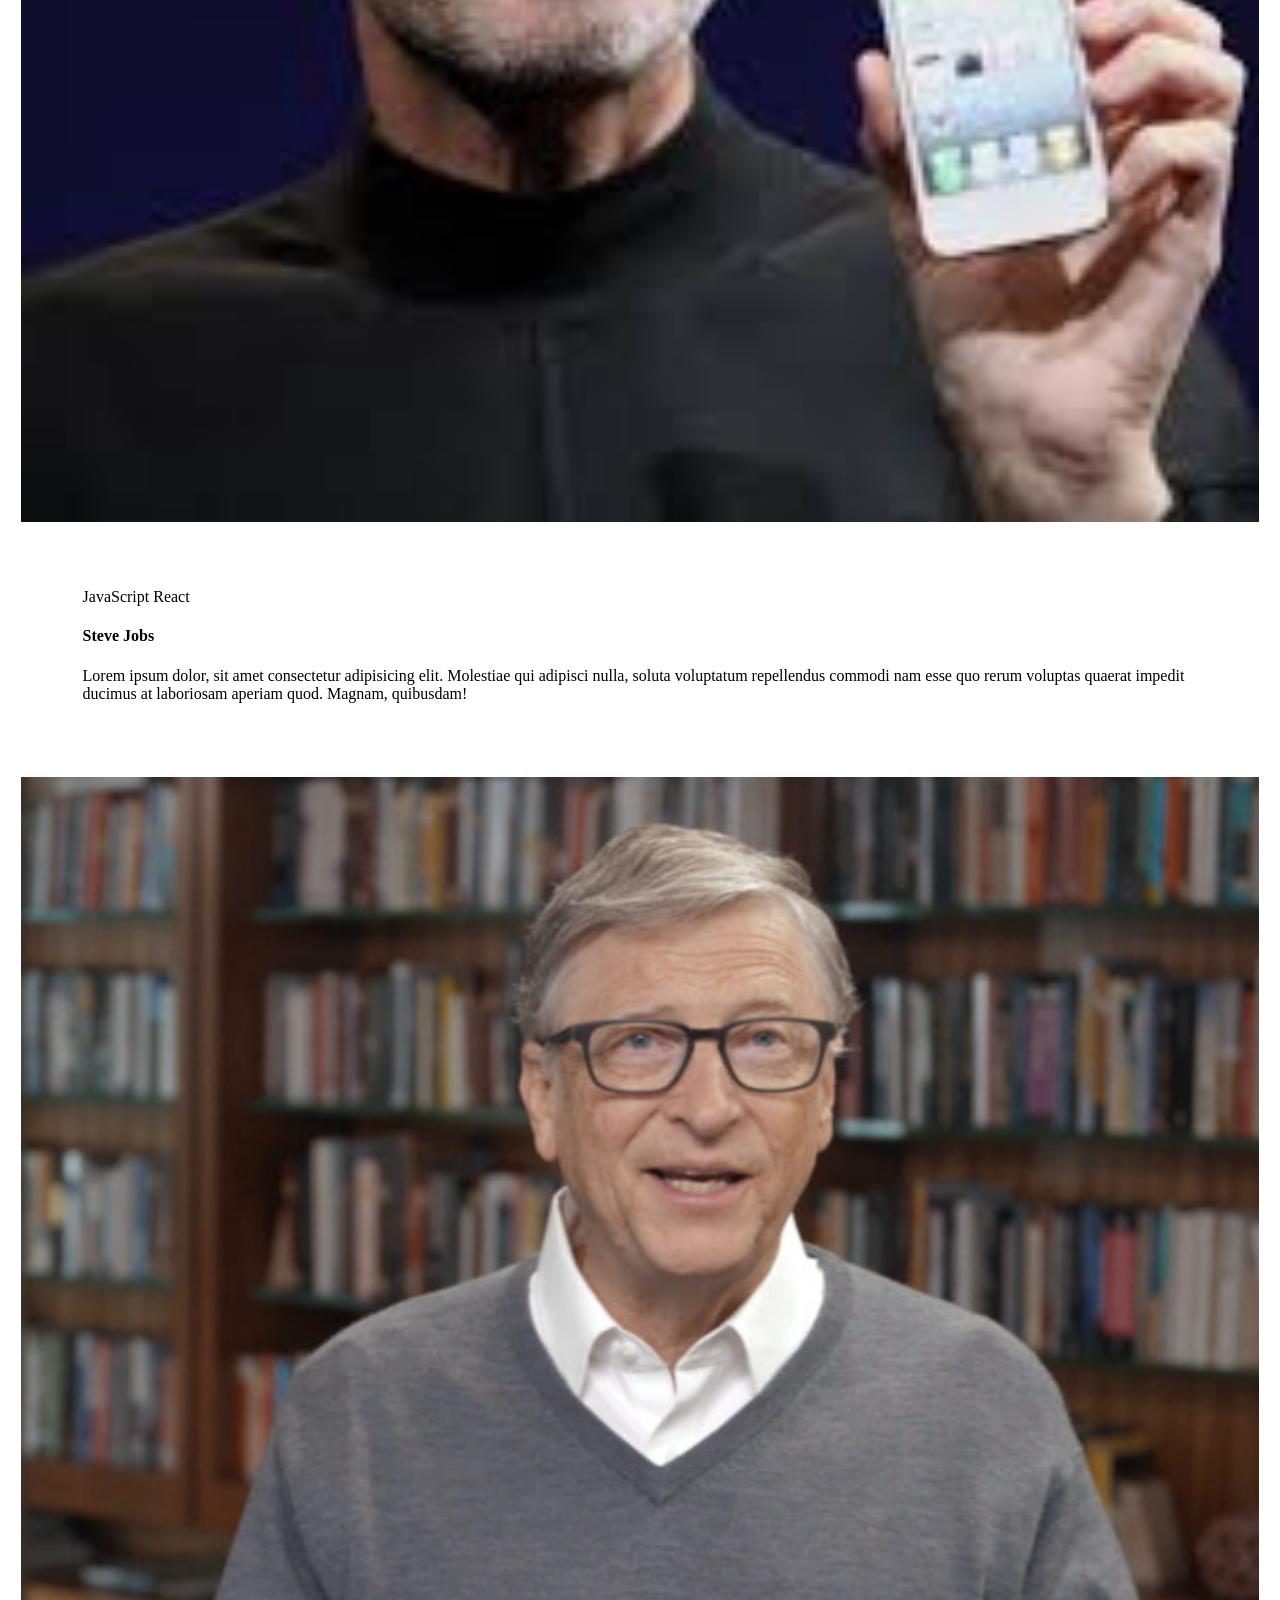
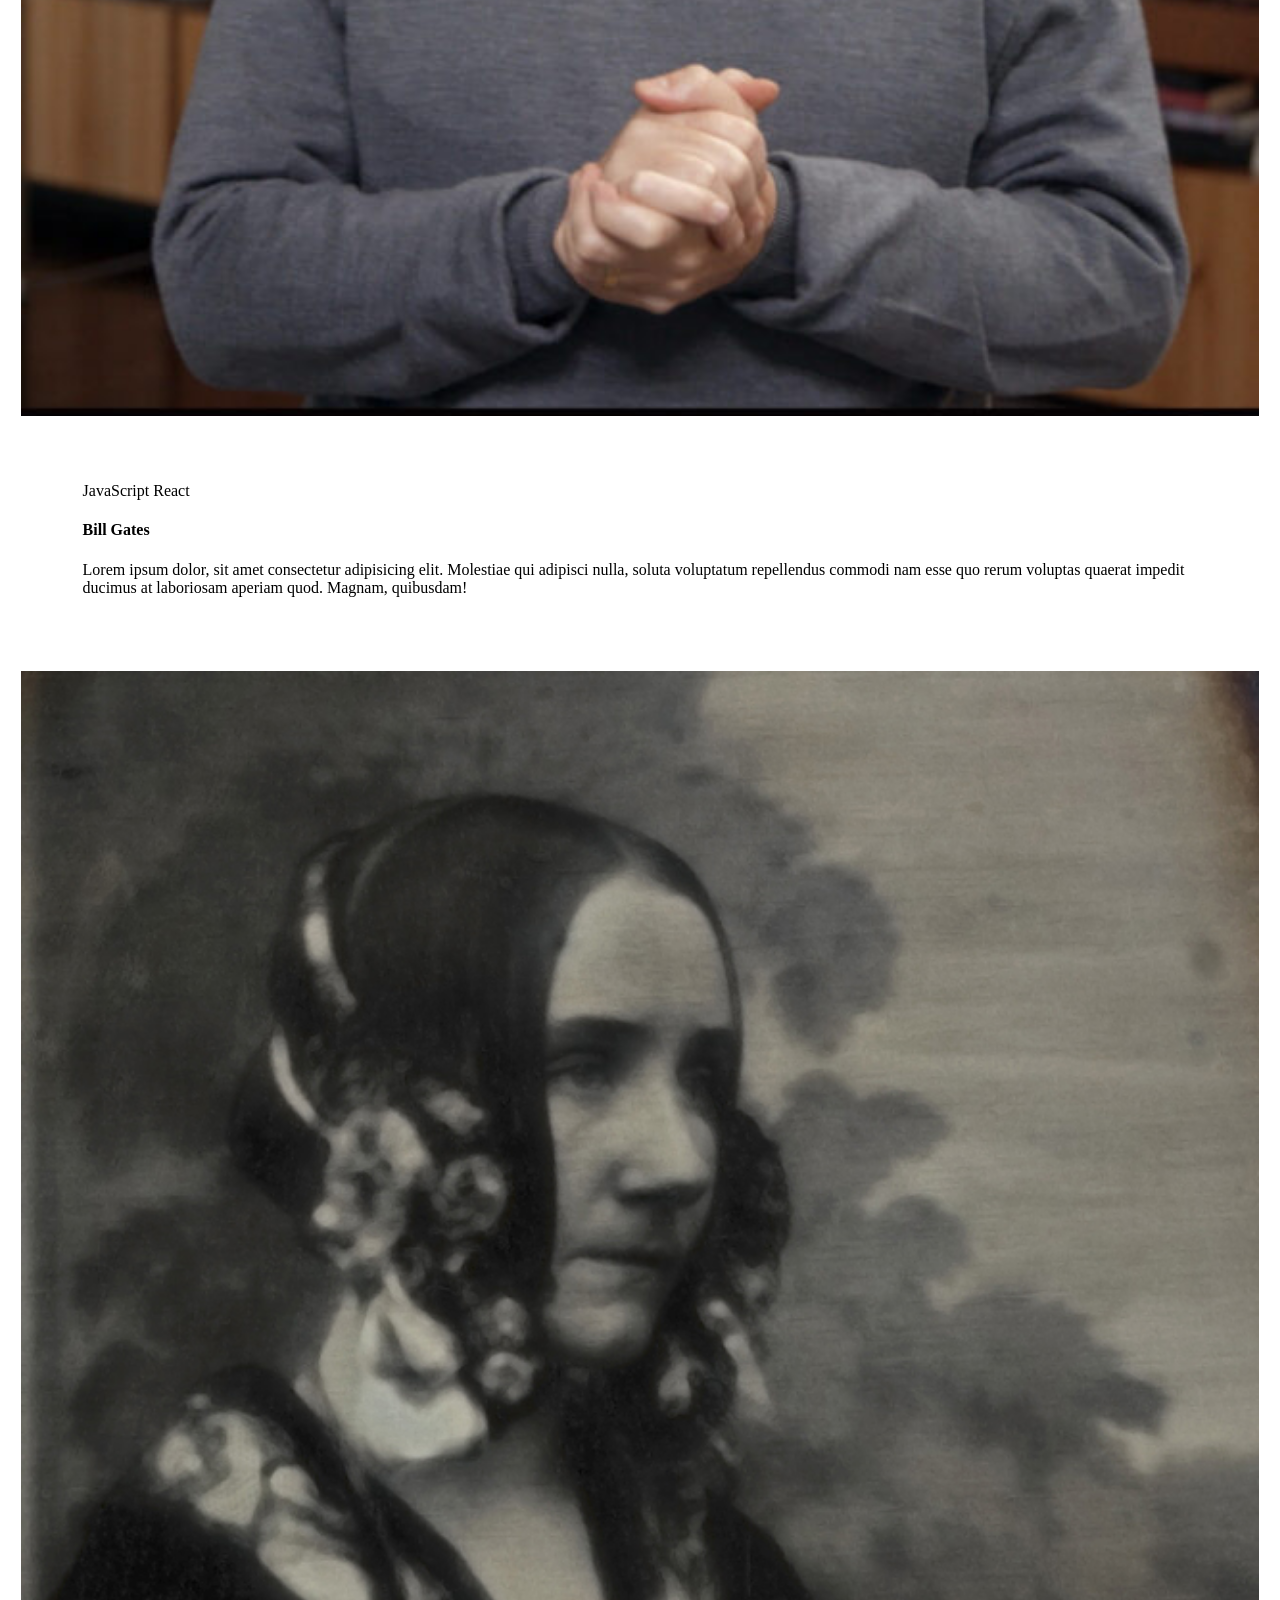
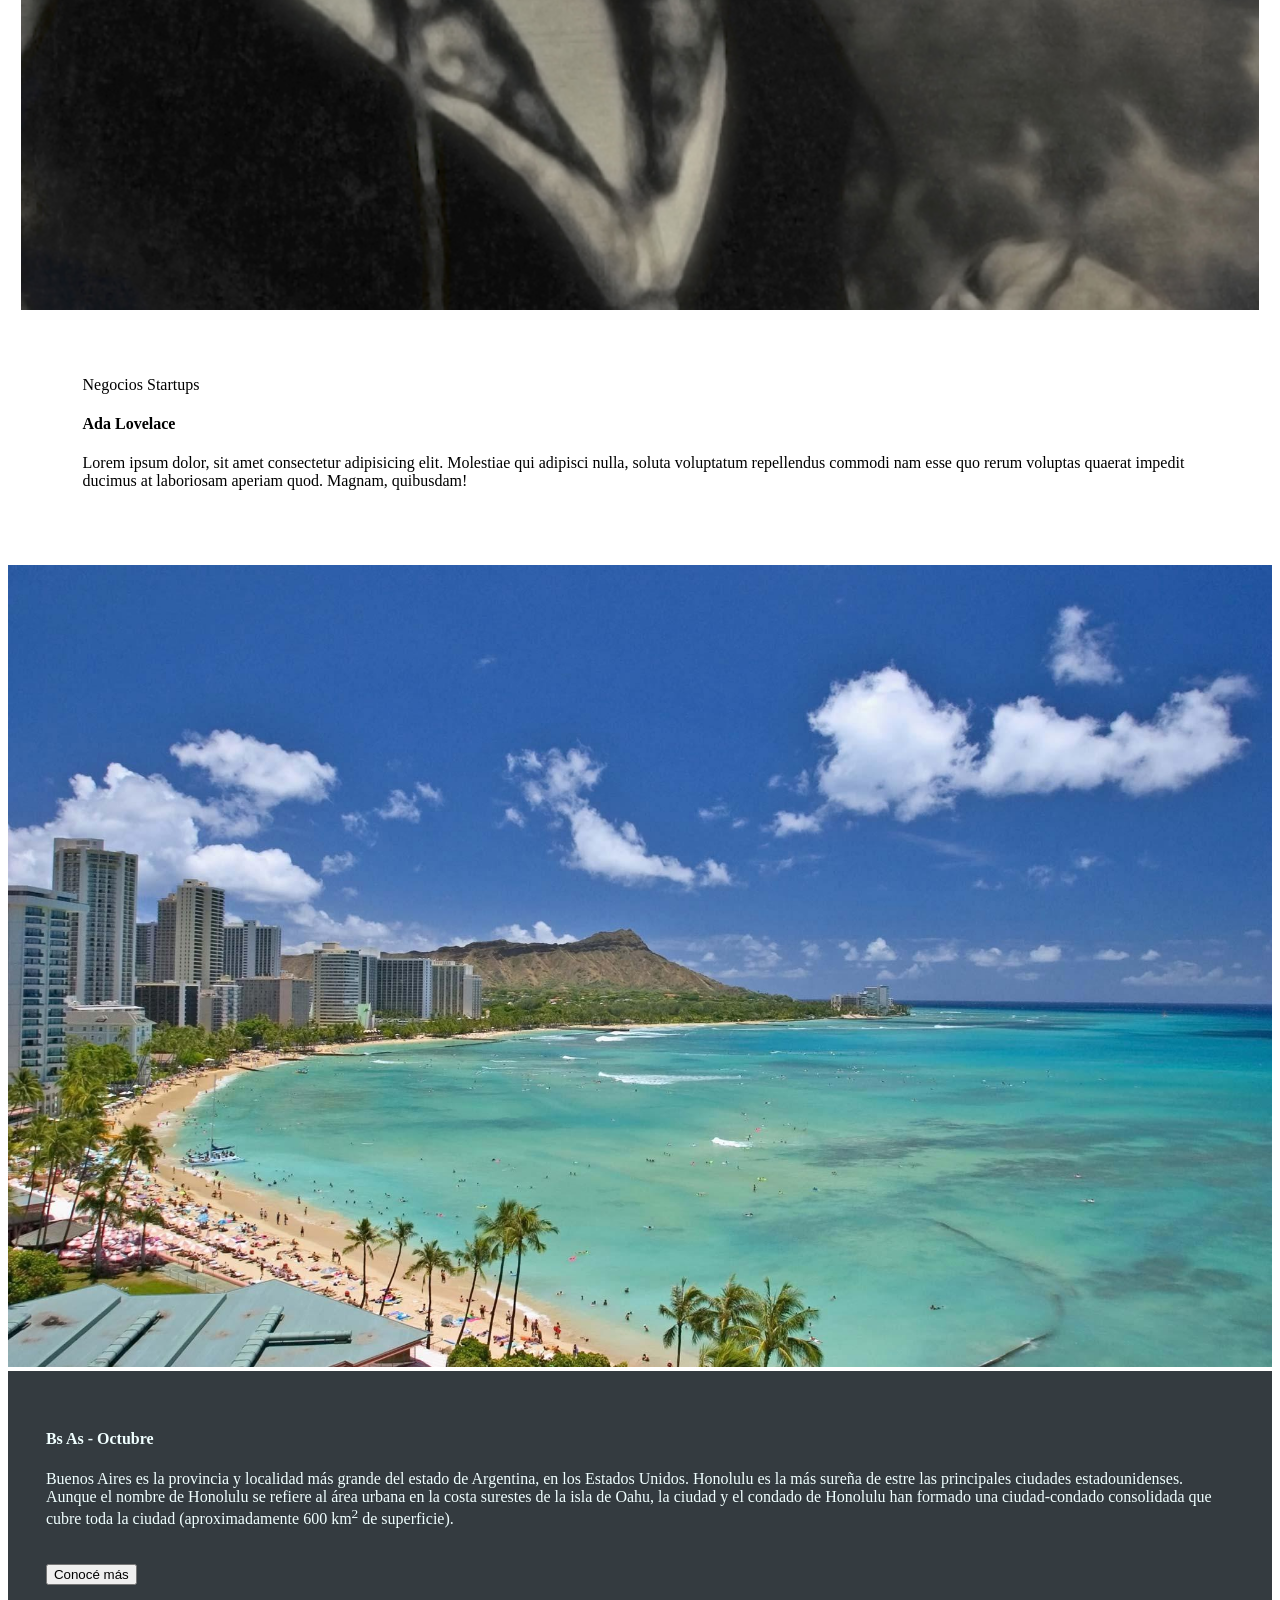
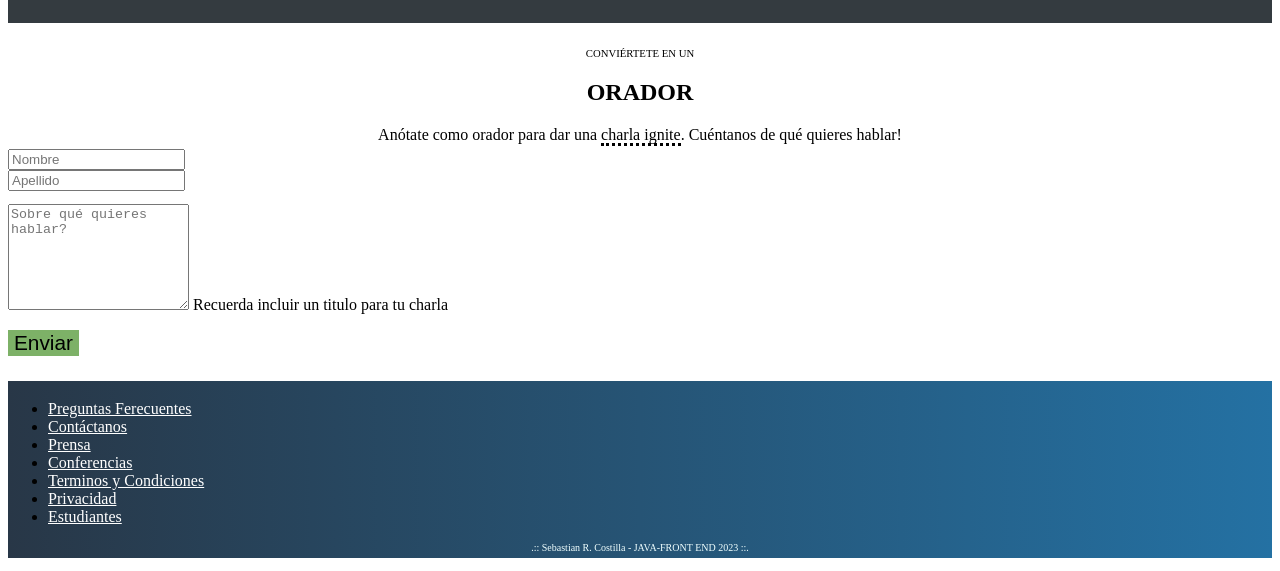
==== commit 8fa77608: "." ====
--- a/index.html
+++ b/index.html
@@ -8,6 +8,7 @@
 
   <!-- Bootstrap -->
   <link rel="stylesheet" href="./resources/css/bootstrap.min.css">
+  <link rel="stylesheet" href="./resources/css/bootstrap.min.js">
 
   <!-- CSS -->
   <link href="./resources/css/styles.css" rel="stylesheet">
--- a/resources/css/styles.css
+++ b/resources/css/styles.css
@@ -7,18 +7,17 @@
   padding-bottom: 1.5%;
 }
 
+.btnBlur{
+  background-color: transparent;
+  backdrop-filter: blur(2px); 
+}
+
 #logoCodoacodo {
   width: 20%;
-  margin-top: 5px;
 }
 #conf {
   color: azure;
   font-size: 120%;
-}
-
-.btnBlur{
-  background-color: transparent;
-  backdrop-filter: blur(2px); 
 }
 
 .nav-link:link {
@@ -160,7 +159,6 @@
 #footer ul {
   margin-top: 8px;
   padding-bottom: 0px;
-  font-size: small;
 
 }
 
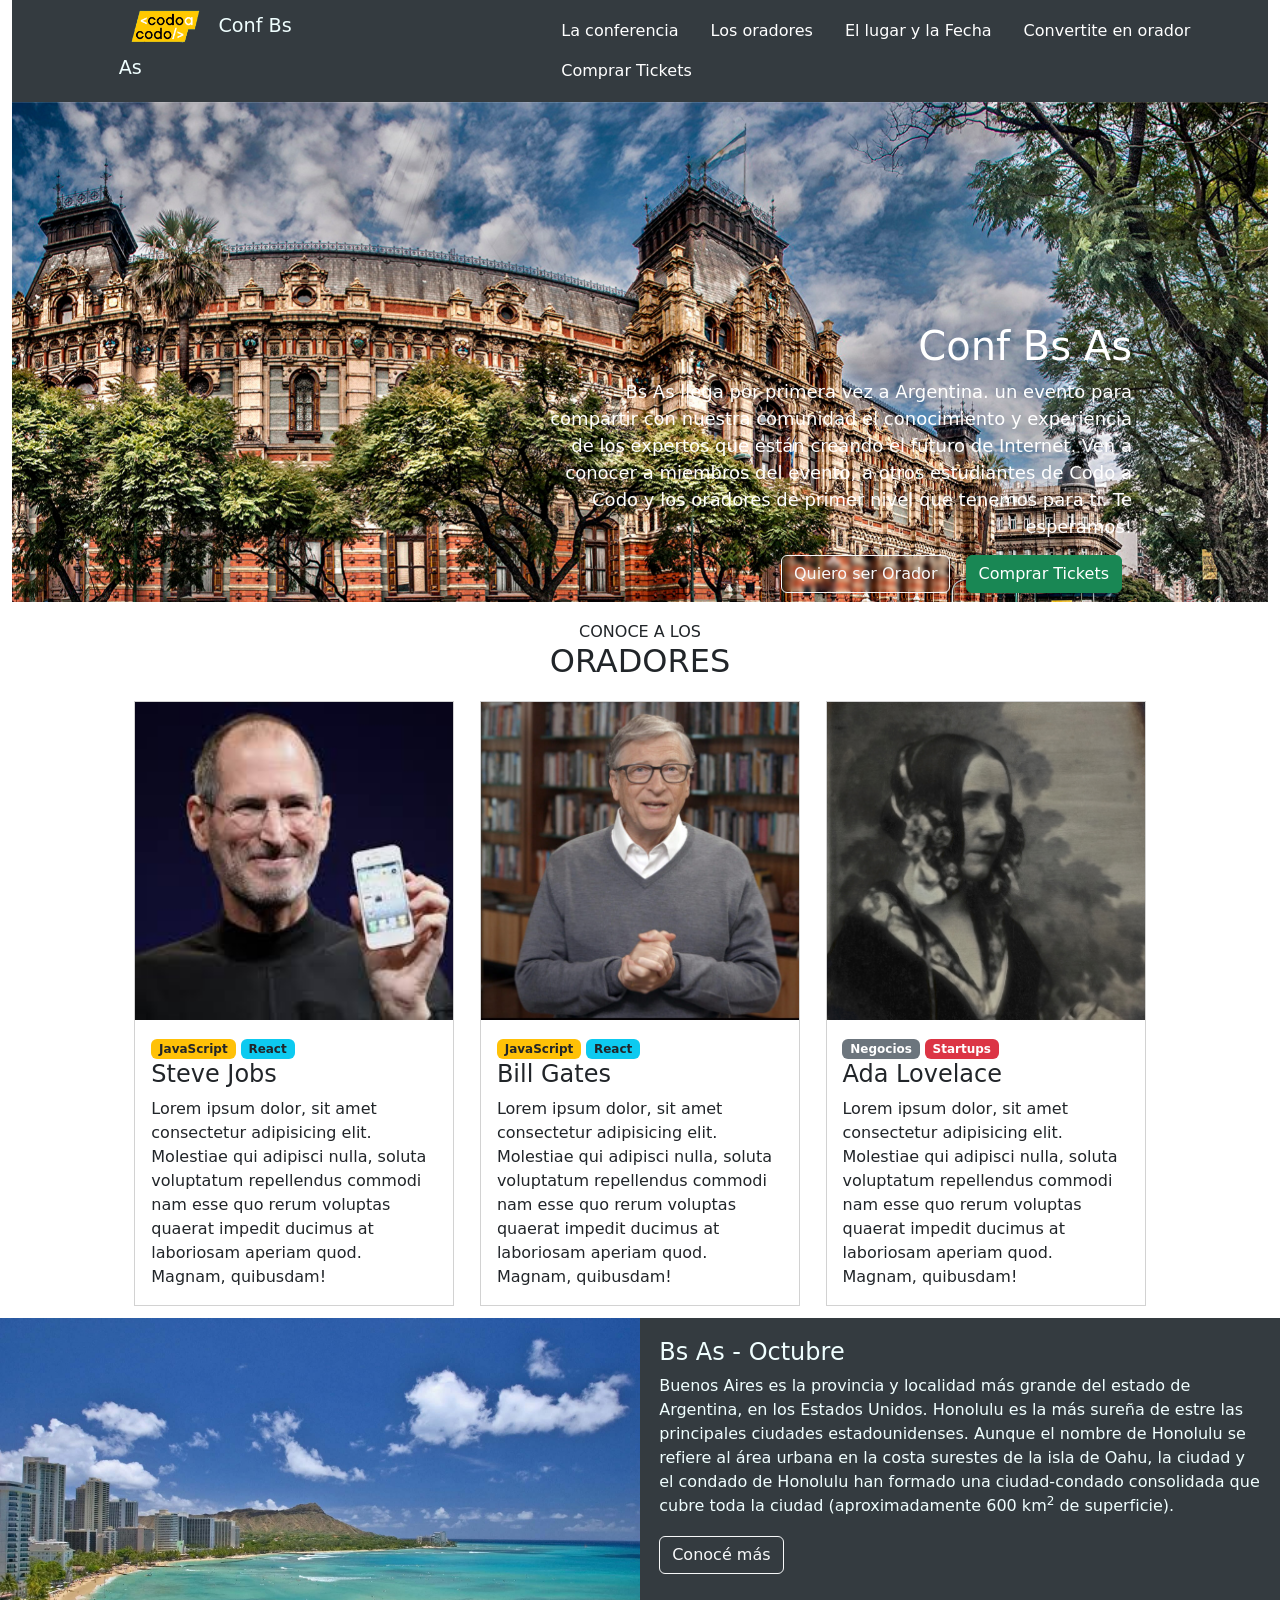
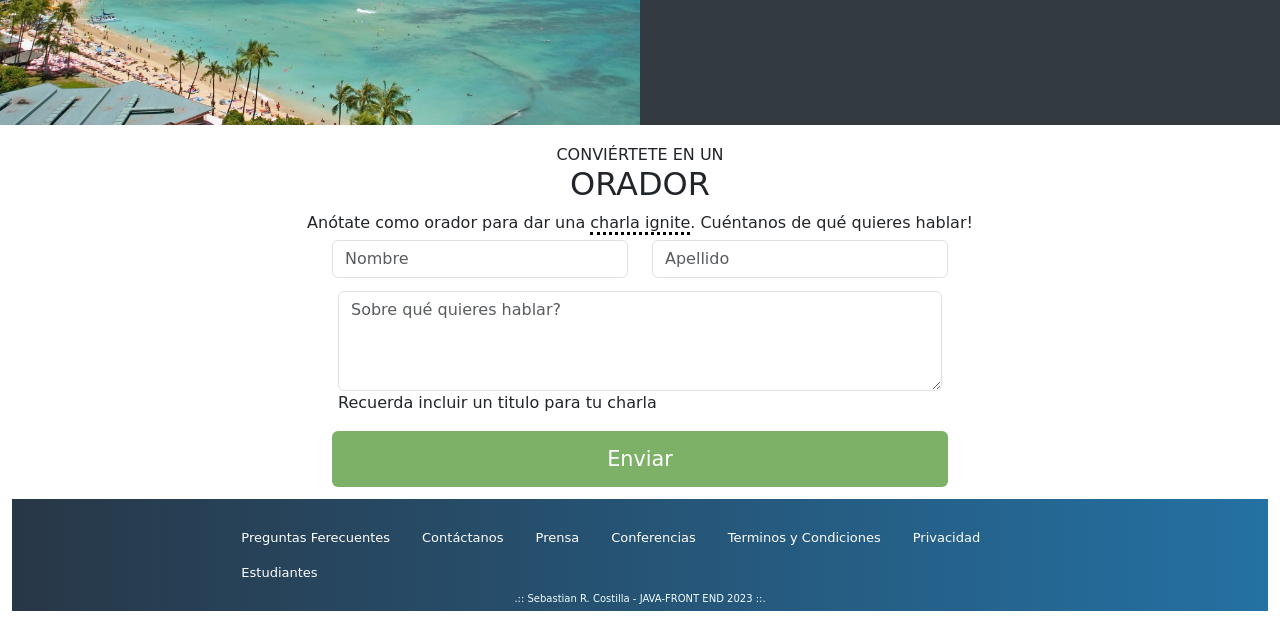
==== commit 77762438: "buyTickets falta formulario y logica" ====
--- a/index.html
+++ b/index.html
@@ -9,6 +9,12 @@
   <!-- Bootstrap -->
   <link rel="stylesheet" href="./resources/css/bootstrap.min.css">
   <link rel="stylesheet" href="./resources/css/bootstrap.min.js">
+  <script src="./resources/css/popper.min.js"
+    integrity="sha384-I7E8VVD/ismYTF4hNIPjVp/Zjvgyol6VFvRkX/vR+Vc4jQkC+hVqc2pM8ODewa9r"
+    crossorigin="anonymous"></script>
+  <script src="./resources/css/bootstrap.bundle.min.js"
+    integrity="sha384-C6RzsynM9kWDrMNeT87bh95OGNyZPhcTNXj1NW7RuBCsyN/o0jlpcV8Qyq46cDfL"
+    crossorigin="anonymous"></script>
 
   <!-- CSS -->
   <link href="./resources/css/styles.css" rel="stylesheet">
@@ -19,11 +25,12 @@
     <header>
       <nav id="head">
         <div class="row">
-          <div class="col-xl-4 offset-xl-1">
-            <img src="./resources/images/codoacodo.png" alt="logoCodoaCodo" id="logoCodoacodo">
-            <span id="conf">Conf Bs As</span>
-          </div>
-          <div class="col-xl-7">
+          <div class="col-xl-2 offset-xl-1">
+            <a class="nav-link" href="./index.html">
+              <img src="./resources/images/codoacodo.png" alt="logoCodoaCodo" id="logoCodoacodo">
+              <span id="conf">Conf Bs As</span></a>
+          </div>
+          <div class="col-xl-7 offset-xl-2">
             <ul class="nav">
               <li class="nav-item">
                 <a class="nav-link active" aria-current="page" href="#conferencia">La conferencia</a>
@@ -38,7 +45,7 @@
                 <a class="nav-link" href="#serOrador">Convertite en orador</a>
               </li>
               <li class="nav-item">
-                <a class="nav-link" disabled="true">Comprar Tickets</a>
+                <a class="nav-link" href="./buyTickets.html">Comprar Tickets</a>
               </li>
             </ul>
           </div>
@@ -210,9 +217,10 @@
             </ul>
           </div>
         </div>
-      <div class="copyright">.:: Sebastian R. Costilla - JAVA-FRONT END 2023 ::.</div>
+        <div class="copyright">.:: Sebastian R. Costilla - JAVA-FRONT END 2023 ::.</div>
       </nav>
     </footer>
   </div>
 </body>
+
 </html>
--- a/resources/css/styles.css
+++ b/resources/css/styles.css
@@ -7,17 +7,22 @@
   padding-bottom: 1.5%;
 }
 
-.btnBlur{
+.btnBlur {
   background-color: transparent;
-  backdrop-filter: blur(2px); 
+  backdrop-filter: blur(2px);
 }
 
 #logoCodoacodo {
-  width: 20%;
+  width: 50%;
 }
 #conf {
   color: azure;
   font-size: 120%;
+}
+
+.btnBlur {
+  background-color: transparent;
+  backdrop-filter: blur(2px);
 }
 
 .nav-link:link {
@@ -159,12 +164,47 @@
 #footer ul {
   margin-top: 8px;
   padding-bottom: 0px;
-
-}
-
-.copyright{
+  font-size: small;
+}
+
+.copyright {
   text-align: center;
   font-size: x-small;
   color: azure;
   padding-bottom: 5px;
-}+}
+
+.student, .trainee, .junior{
+  border-style: solid;
+  margin: 4px;
+  border-width: 2px;
+  text-align: center;
+  display: flex;
+  flex-direction: column;
+  justify-content: center;
+  align-items: center;
+  padding-top: 15px;
+  padding-bottom: 30px;
+}
+
+.student h5, .student h6,.trainee h5, .trainee h6,.junior h5, .junior h6 {
+  margin: 0;
+  line-height: 2.5;
+}
+
+.student{
+  border-color: blue;
+}
+
+
+
+.trainee{
+  border-color: green;
+  margin-left: 0px;
+  margin-right: 0px;
+}
+
+.junior{
+  border-color: orange;
+
+}
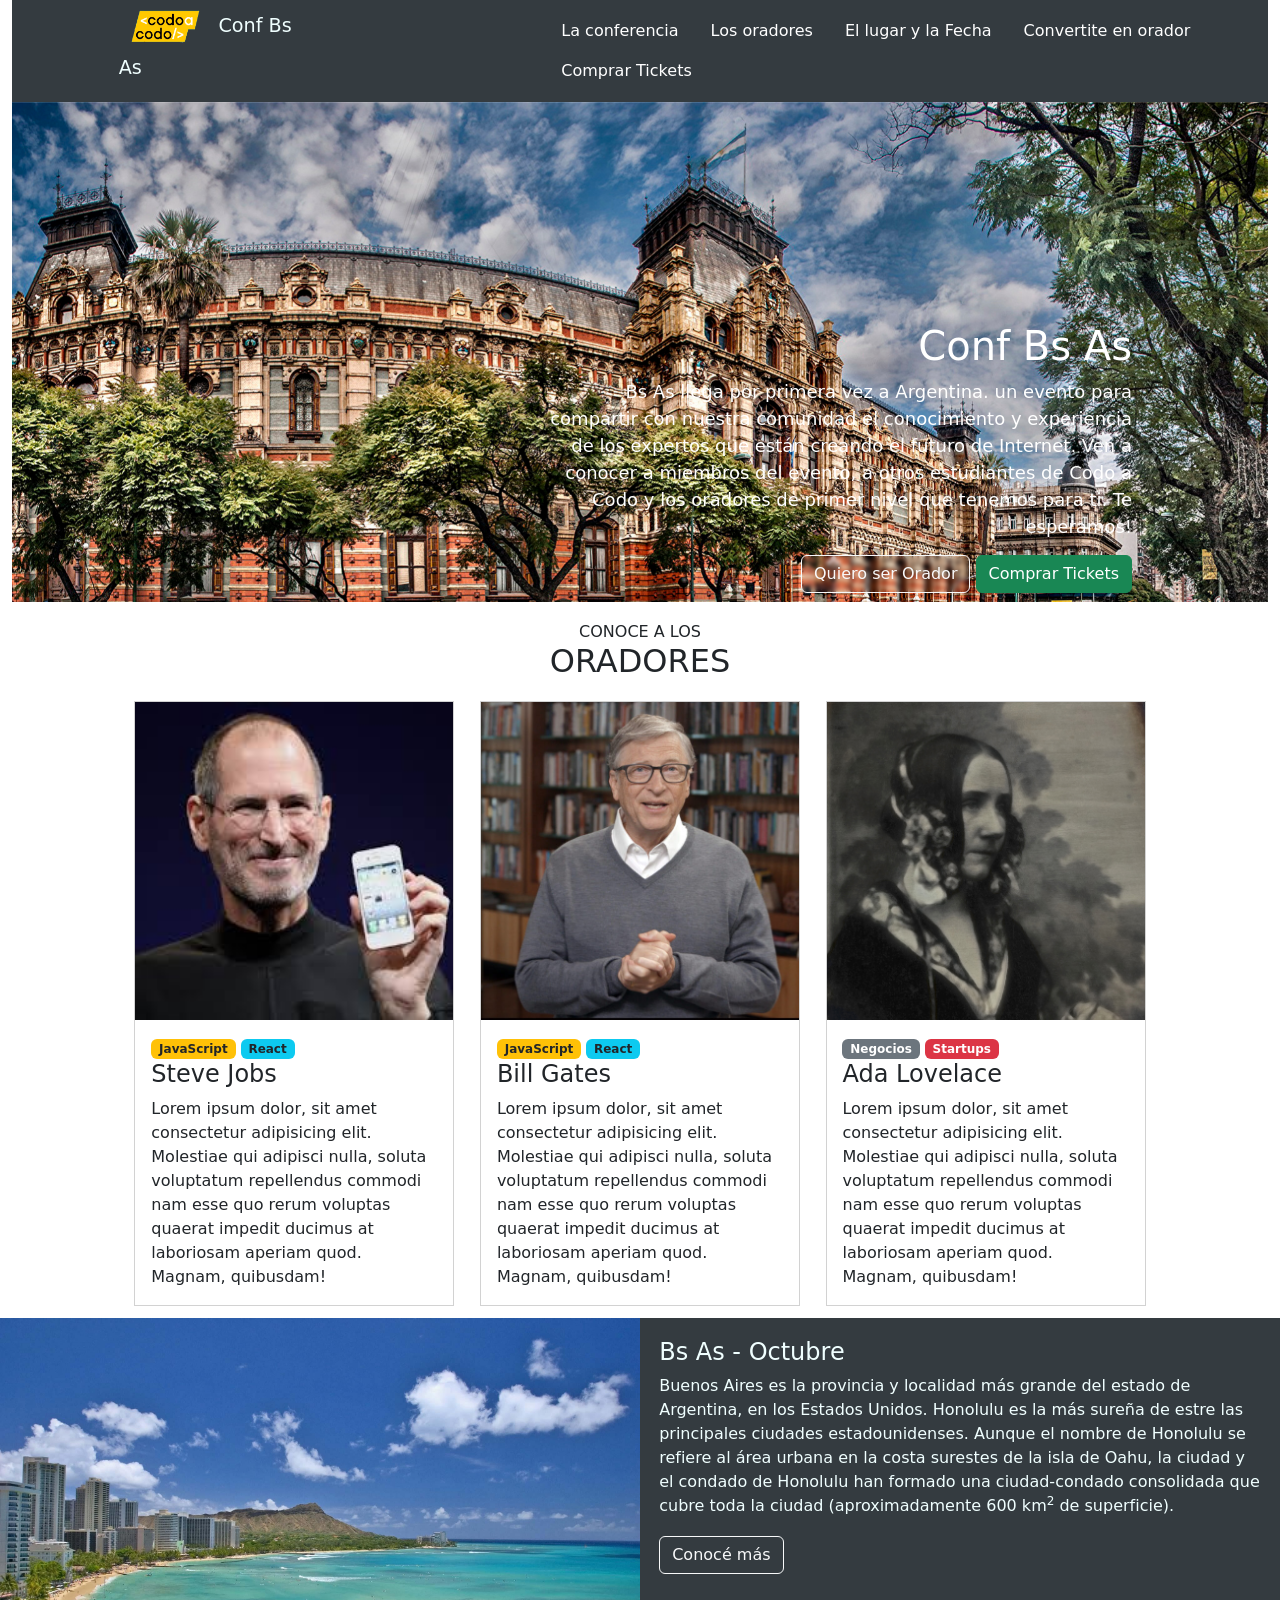
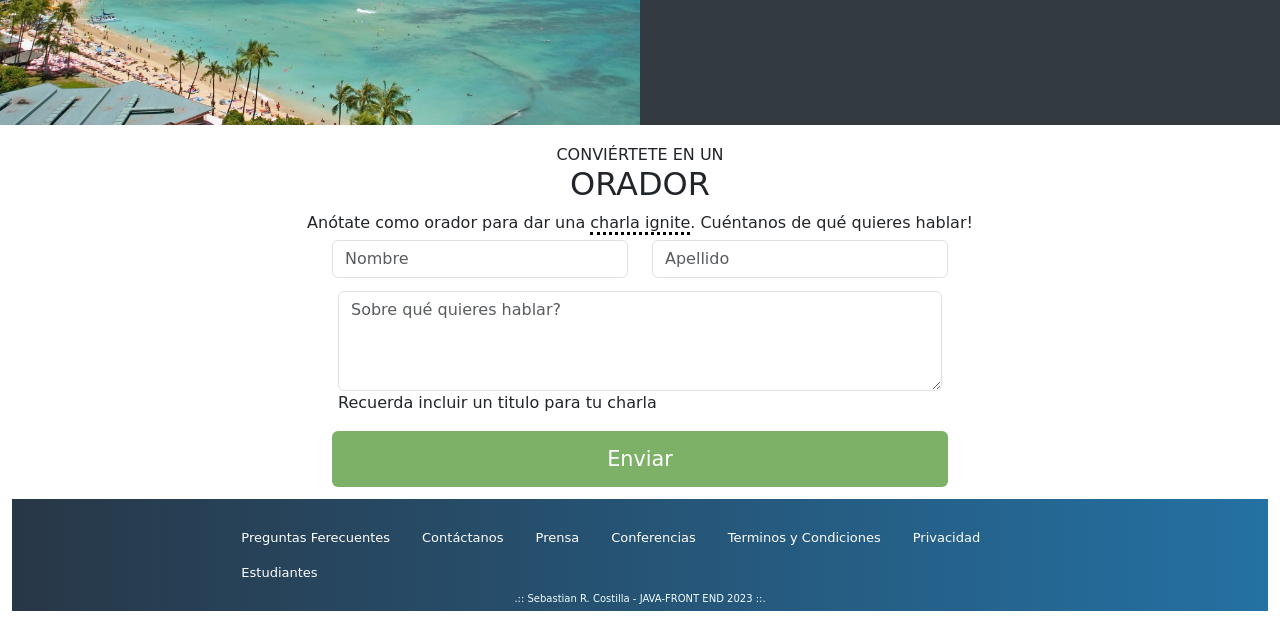
==== commit 9c3ca57b: "javascript Funcionando" ====
--- a/index.html
+++ b/index.html
@@ -61,8 +61,9 @@
             están creando el futuro de Internet. Ven a conocer a miembros del
             evento, a otros estudiantes de Codo a Codo y los oradores de primer
             nivel que tenemos para ti. Te esperamos!</p>
-          <button class="btn btn-outline-light btnBlur">Quiero ser Orador</button>
-          <button class="btn btn-success">Comprar Tickets</button>
+            <a class="btn btn-outline-light btnBlur" href="#serOrador">Quiero ser Orador</a>
+
+          <a class="btn btn-success" href="./buyTickets.html">Comprar Tickets</a>
         </div>
         <div id="carouselControls" class="carousel slide" data-bs-ride="carousel">
           <div class="carousel-inner">
@@ -221,6 +222,7 @@
       </nav>
     </footer>
   </div>
+  <script type="module" src="./resources/js/buyTickets.js"></script>
 </body>
 
 </html>
--- a/resources/css/styles.css
+++ b/resources/css/styles.css
@@ -206,5 +206,22 @@
 
 .junior{
   border-color: orange;
-
-}
+}
+
+.formbtn{
+  height: 45px;
+  background-color: #97c93f;
+  border-color: #97c93f;
+}
+
+.btnDelete{
+  margin-right: 4px;
+}
+
+.btnResume{
+  margin-left: 8px;
+}
+
+.alert-primary {
+  color: rgb(59, 59, 168);
+}
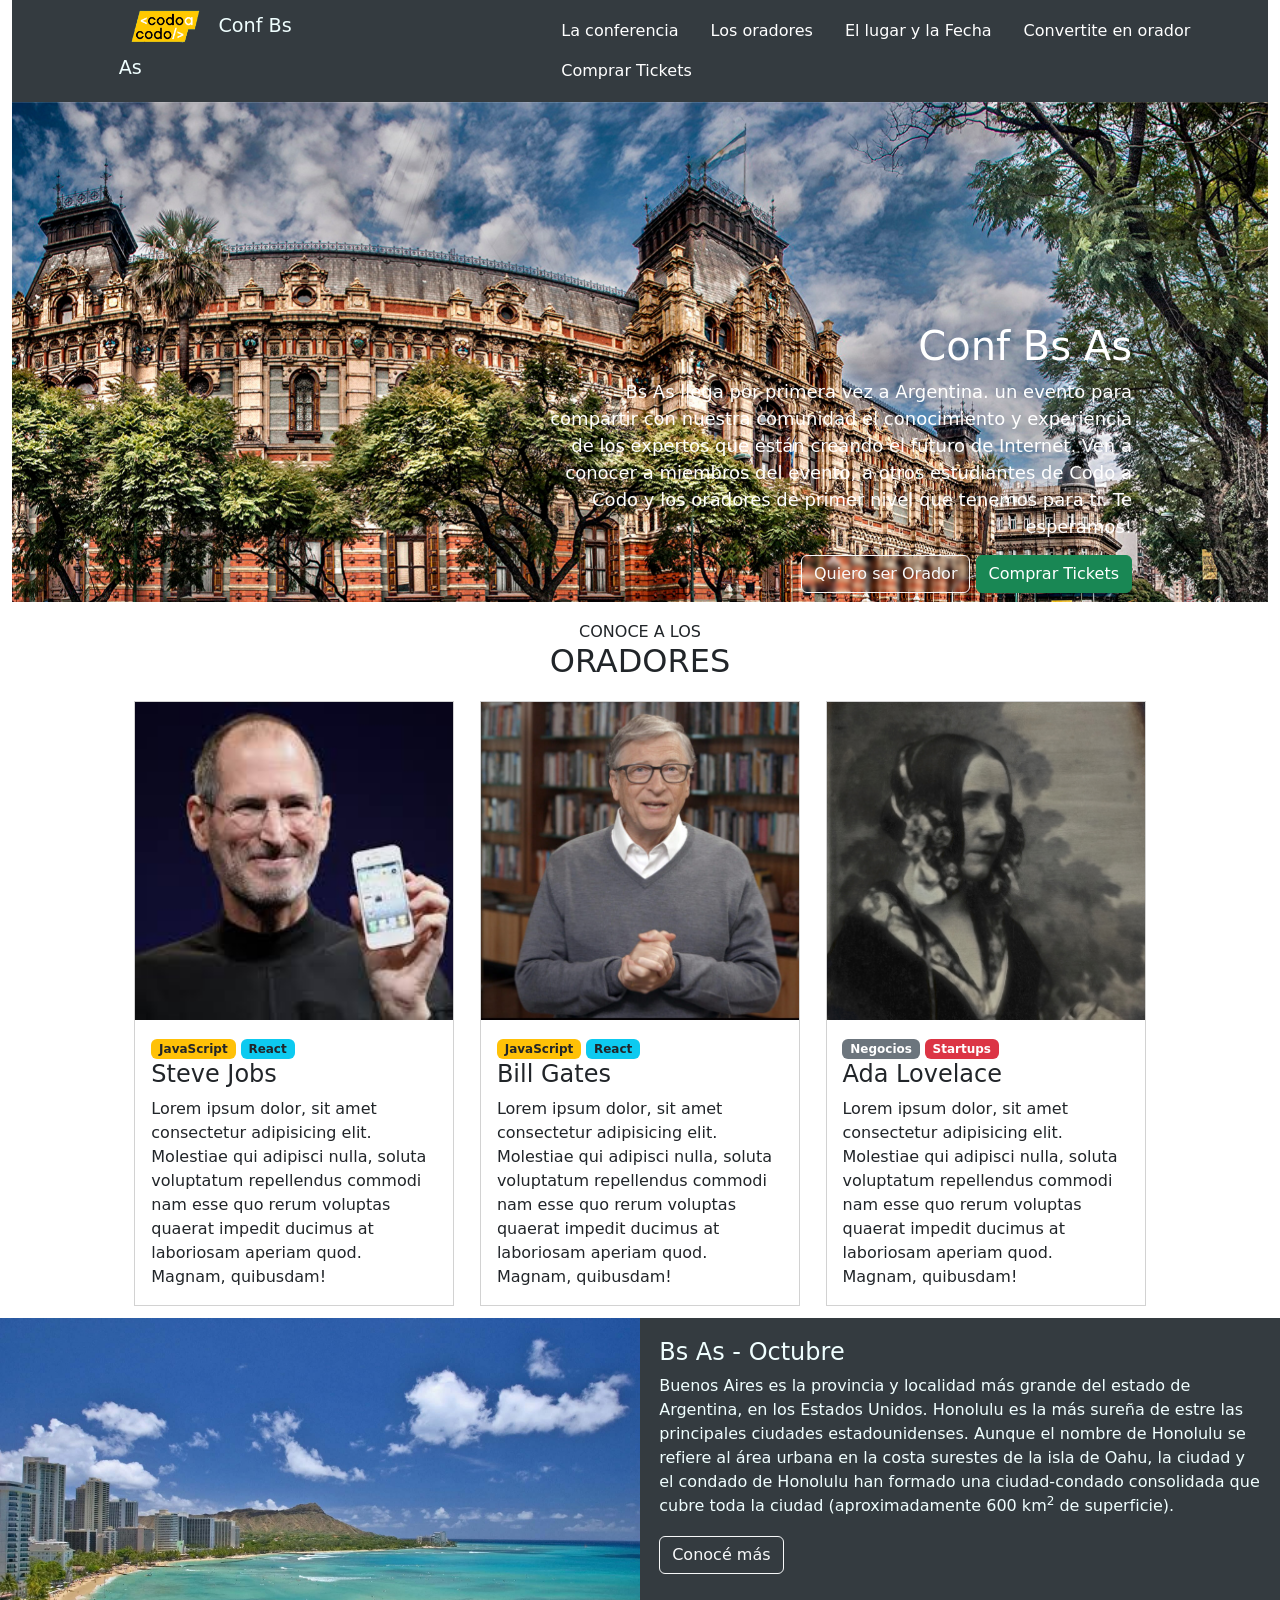
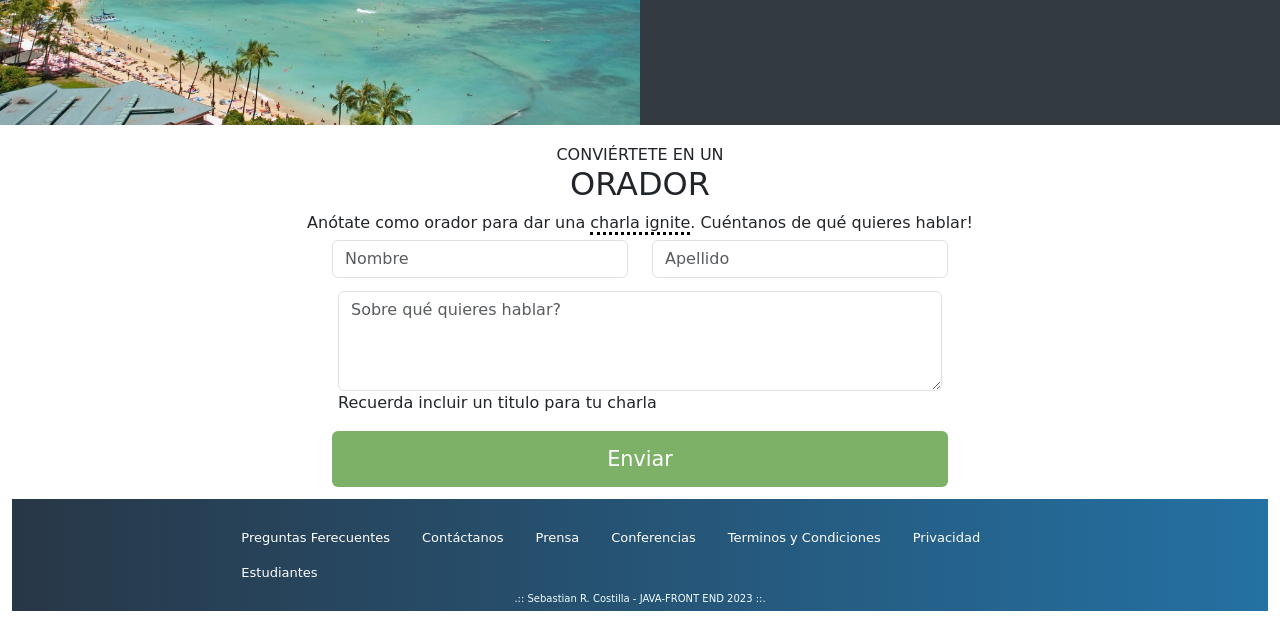
==== commit 3f3d89b9: "." ====
--- a/index.html
+++ b/index.html
@@ -222,7 +222,7 @@
       </nav>
     </footer>
   </div>
-  <script type="module" src="./resources/js/buyTickets.js"></script>
+  <script src="./resources/js/buyTickets.js"></script>
 </body>
 
 </html>
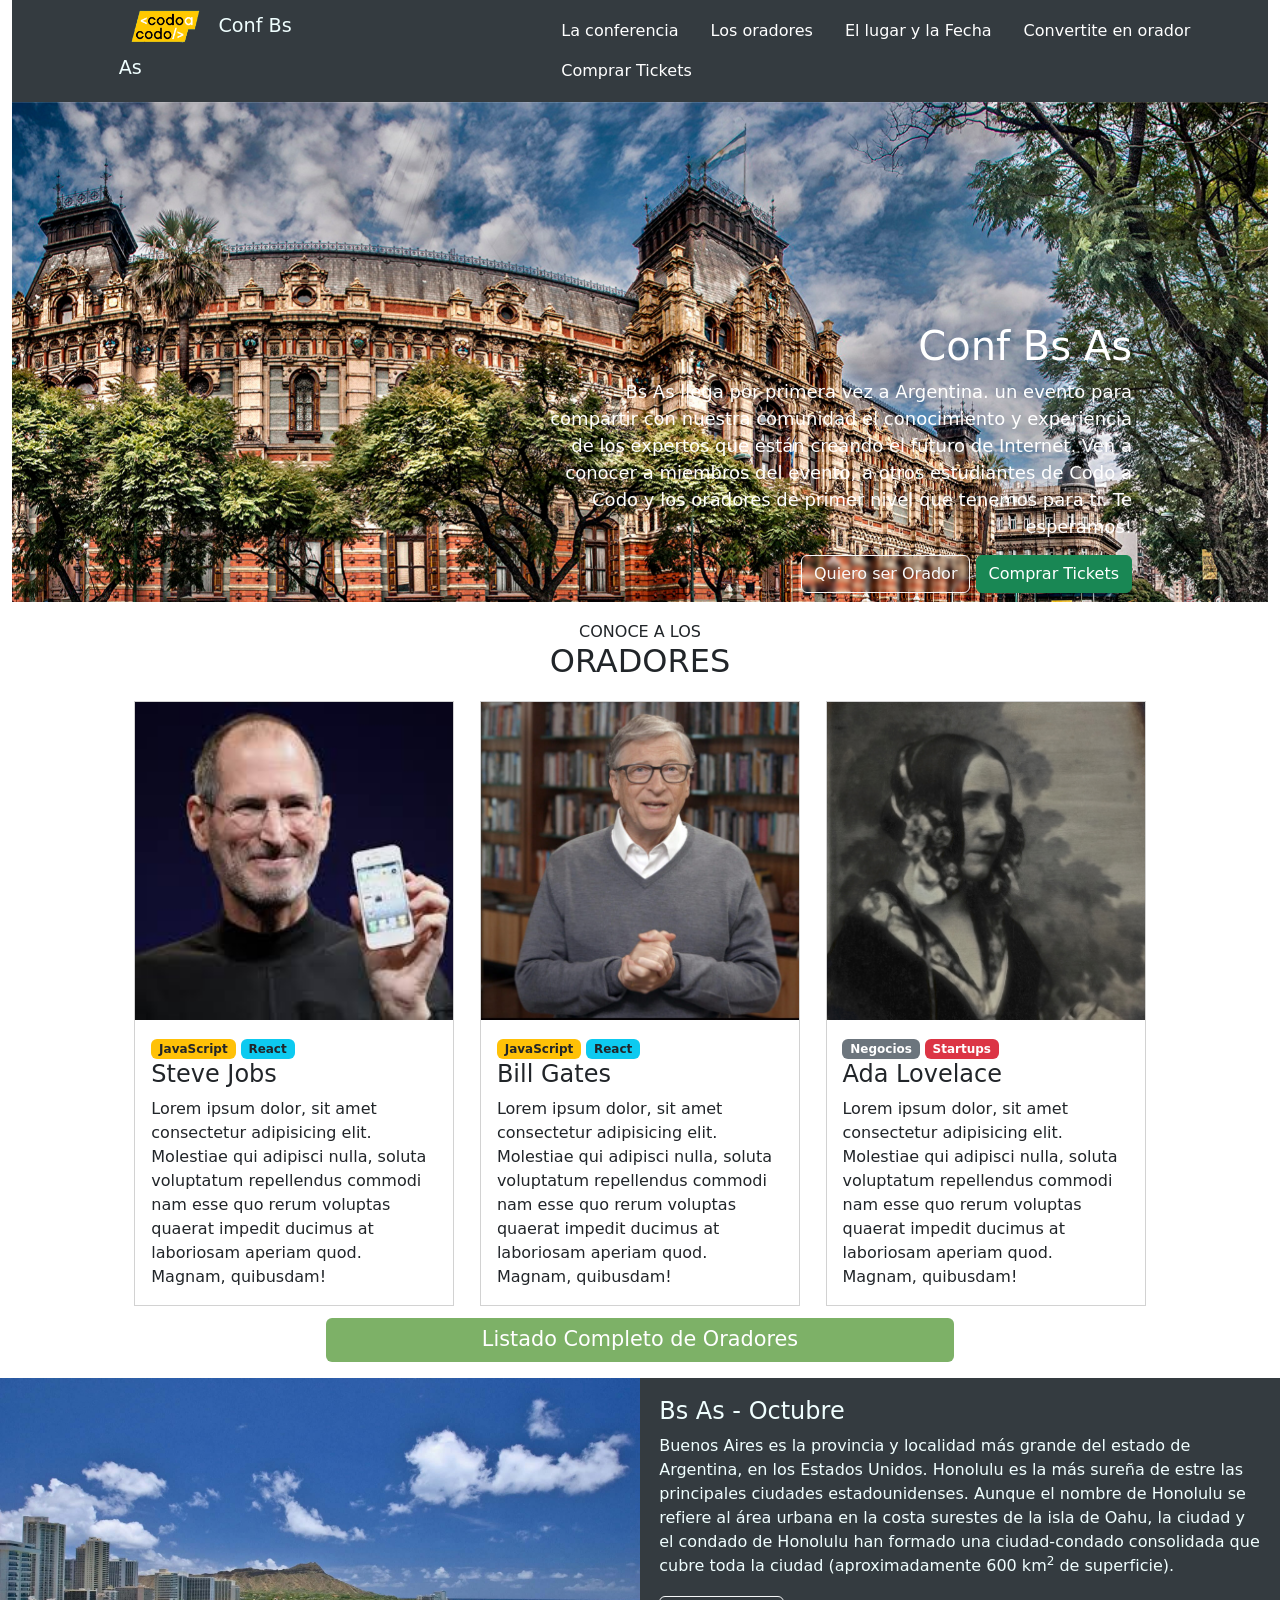
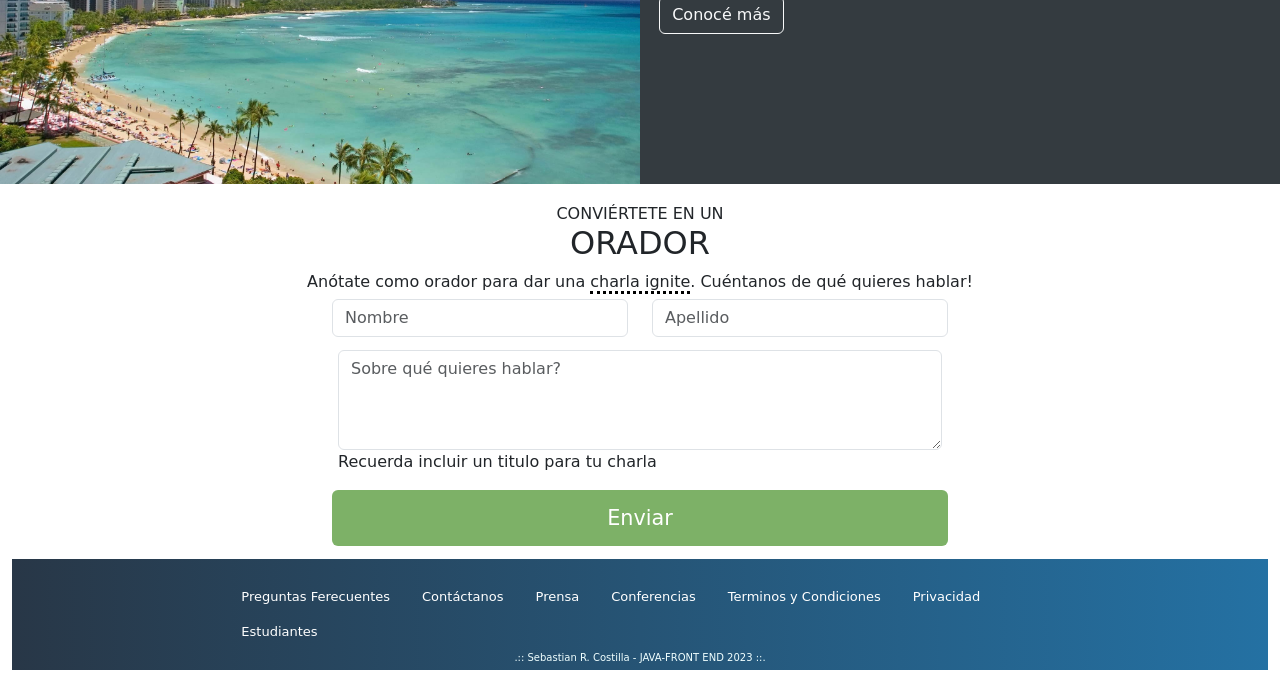
==== commit d21b2b4f: "html de listas" ====
--- a/index.html
+++ b/index.html
@@ -61,7 +61,7 @@
             están creando el futuro de Internet. Ven a conocer a miembros del
             evento, a otros estudiantes de Codo a Codo y los oradores de primer
             nivel que tenemos para ti. Te esperamos!</p>
-            <a class="btn btn-outline-light btnBlur" href="#serOrador">Quiero ser Orador</a>
+          <a class="btn btn-outline-light btnBlur" href="#serOrador">Quiero ser Orador</a>
 
           <a class="btn btn-success" href="./buyTickets.html">Comprar Tickets</a>
         </div>
@@ -133,6 +133,11 @@
             </div>
           </div>
         </div>
+      </div>
+
+      <div class="row justify-content-center col-md-6 offset-md-3">
+          <a class="btn btn-success sendButton" type="button" href="./oradoresList.html">Listado Completo de Oradores</a>
+          <p></p>
       </div>
 
       <div id="lugar">
